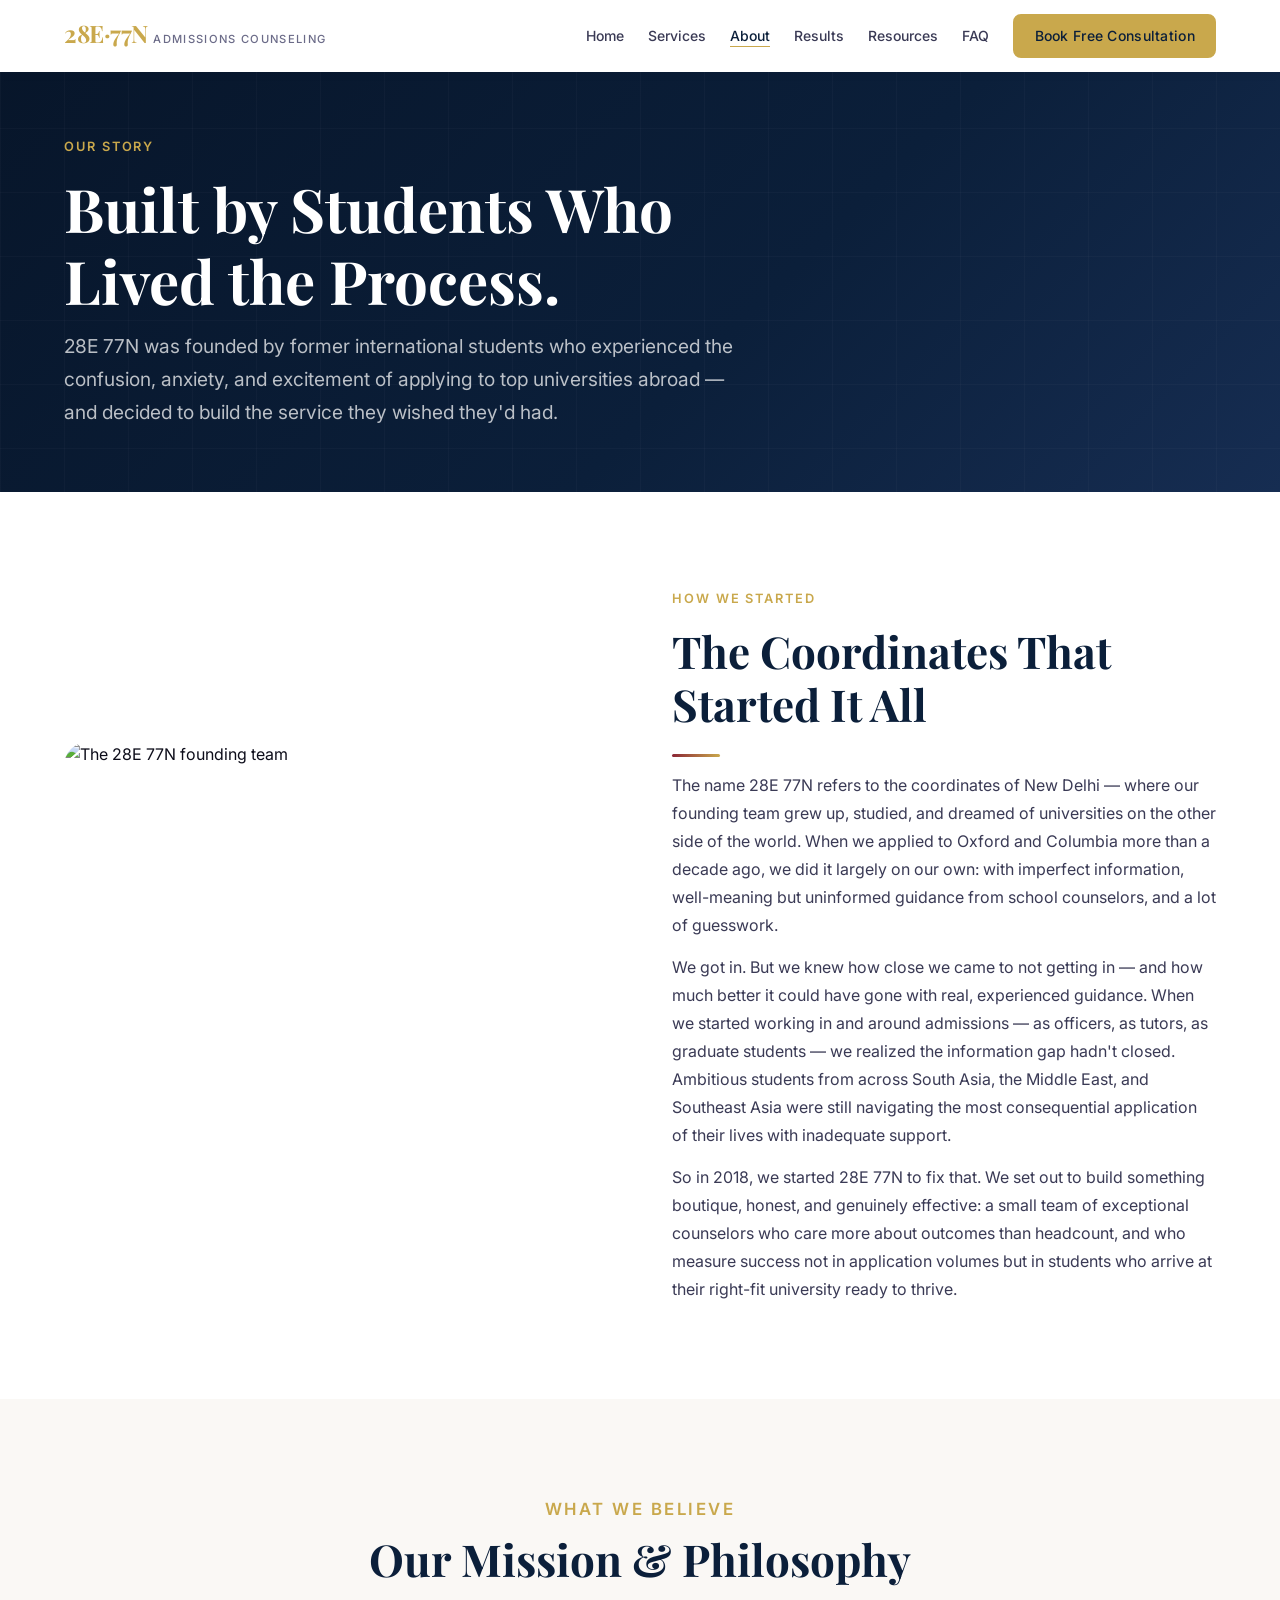
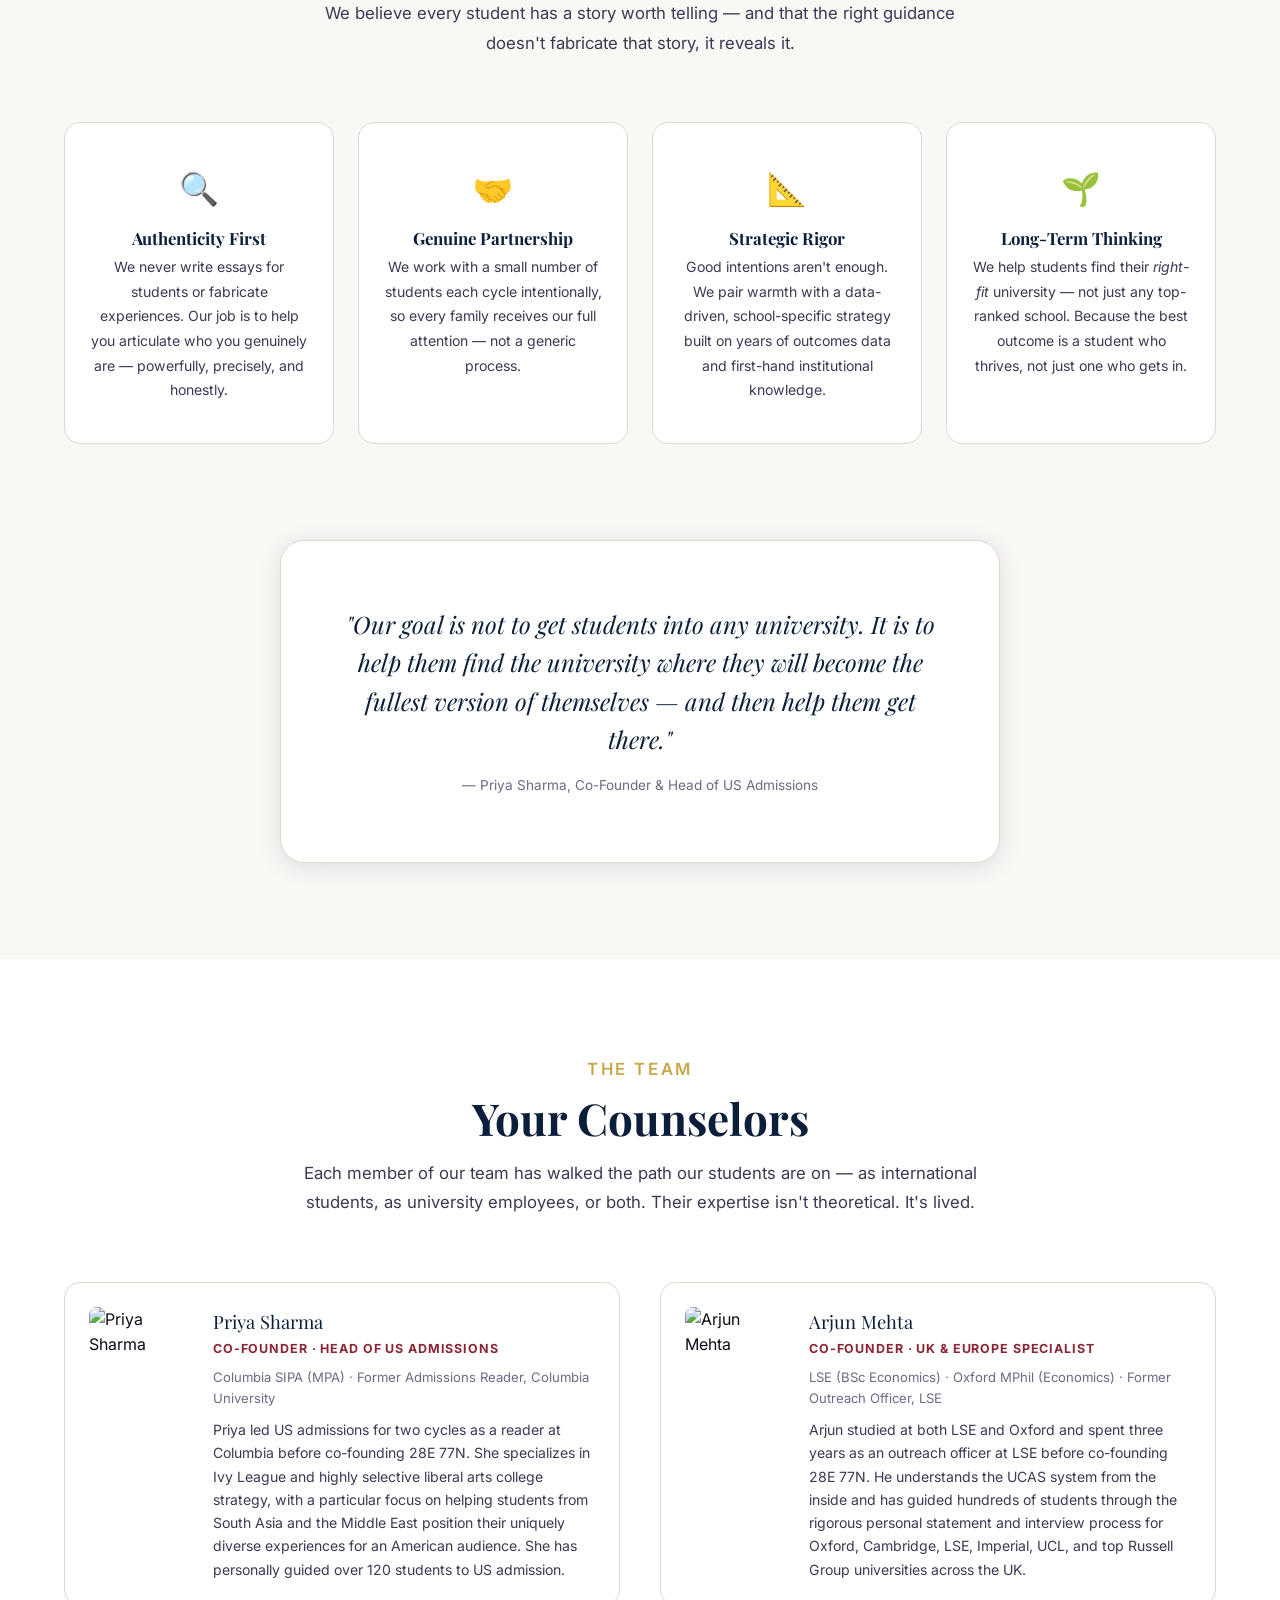
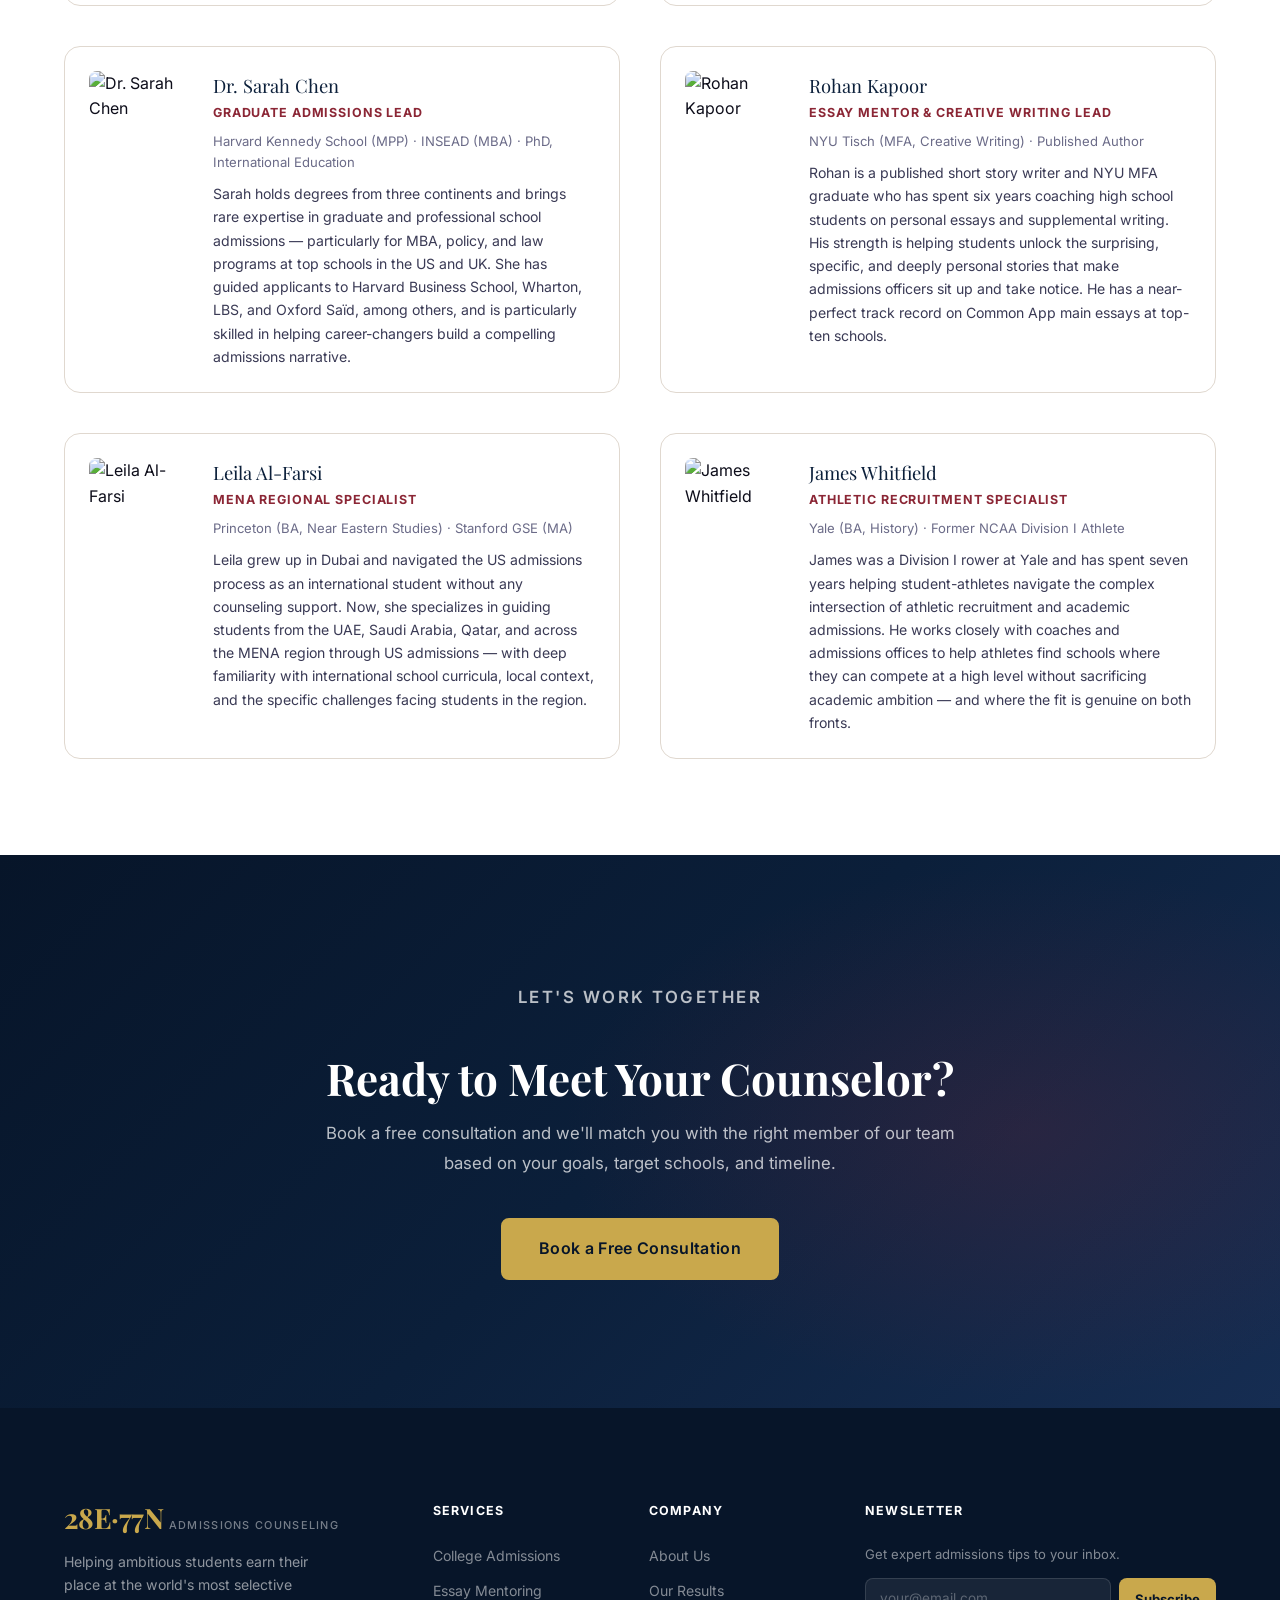
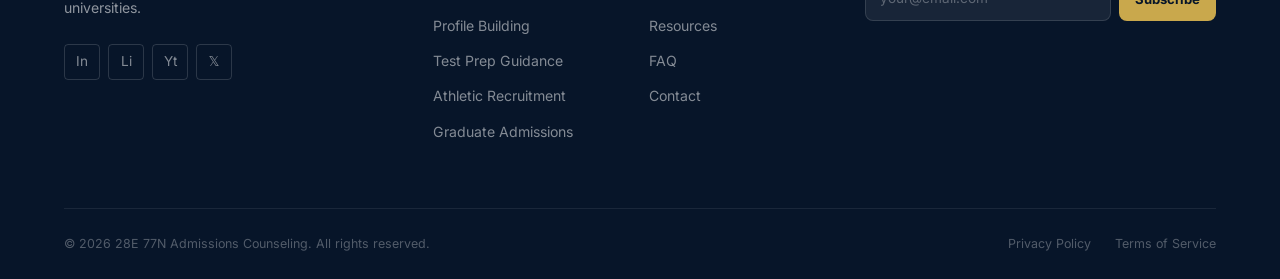
==== about.html @ 32740130 "Initial build" ====
<!DOCTYPE html>
<html lang="en">
<head>
  <meta charset="UTF-8" />
  <meta name="viewport" content="width=device-width, initial-scale=1.0" />
  <title>About Us | 28E 77N Admissions Counseling</title>
  <meta name="description" content="Learn the story behind 28E 77N — our founding, our philosophy, and the team of former admissions officers and expert counselors behind every student success." />
  <link rel="preconnect" href="https://fonts.googleapis.com" />
  <link rel="preconnect" href="https://fonts.gstatic.com" crossorigin />
  <link href="https://fonts.googleapis.com/css2?family=Playfair+Display:wght@400;500;600;700&family=Inter:wght@300;400;500;600;700&display=swap" rel="stylesheet" />
  <link rel="stylesheet" href="css/style.css" />
</head>
<body>

  <nav class="nav nav-light" role="navigation" aria-label="Main navigation">
    <div class="nav-inner">
      <a href="index.html" class="nav-logo" aria-label="28E 77N Home">
        <span class="nav-logo-mark">28E·77N</span>
        <span class="nav-logo-text" style="color: var(--text-light);">Admissions Counseling</span>
      </a>
      <ul class="nav-links" role="list">
        <li><a href="index.html"    style="color: var(--text-mid);">Home</a></li>
        <li><a href="services.html" style="color: var(--text-mid);">Services</a></li>
        <li><a href="about.html"    style="color: var(--navy);" class="active">About</a></li>
        <li><a href="results.html"  style="color: var(--text-mid);">Results</a></li>
        <li><a href="resources.html" style="color: var(--text-mid);">Resources</a></li>
        <li><a href="faq.html"      style="color: var(--text-mid);">FAQ</a></li>
        <li><a href="contact.html" class="btn btn-primary btn-sm nav-cta">Book Free Consultation</a></li>
      </ul>
      <button class="hamburger" aria-label="Toggle menu" aria-expanded="false" aria-controls="mobile-menu">
        <span style="background: var(--navy);"></span>
        <span style="background: var(--navy);"></span>
        <span style="background: var(--navy);"></span>
      </button>
    </div>
  </nav>

  <div class="mobile-menu" id="mobile-menu" role="dialog" aria-label="Mobile navigation">
    <a href="index.html">Home</a>
    <a href="services.html">Services</a>
    <a href="about.html">About Us</a>
    <a href="results.html">Results</a>
    <a href="resources.html">Resources</a>
    <a href="faq.html">FAQ</a>
    <a href="contact.html" class="btn btn-primary">Book Free Consultation</a>
  </div>

  <header class="page-hero">
    <div class="container">
      <div class="page-hero-content">
        <p class="eyebrow">Our Story</p>
        <h1>Built by Students Who Lived the Process.</h1>
        <p class="lead">28E 77N was founded by former international students who experienced the confusion, anxiety, and excitement of applying to top universities abroad — and decided to build the service they wished they'd had.</p>
      </div>
    </div>
  </header>

  <main>

    <!-- FOUNDING STORY -->
    <section aria-labelledby="story-heading">
      <div class="container">
        <div class="founding-story">
          <div class="story-visual reveal">
            <img src="https://images.unsplash.com/photo-1543269664-56d93c1b41a6?w=700&q=80&fit=crop" alt="The 28E 77N founding team" loading="lazy" />
          </div>
          <div class="story-text reveal reveal-delay-1">
            <p class="eyebrow">How We Started</p>
            <h2 id="story-heading">The Coordinates That Started It All</h2>
            <span class="divider" aria-hidden="true"></span>
            <p>The name 28E 77N refers to the coordinates of New Delhi — where our founding team grew up, studied, and dreamed of universities on the other side of the world. When we applied to Oxford and Columbia more than a decade ago, we did it largely on our own: with imperfect information, well-meaning but uninformed guidance from school counselors, and a lot of guesswork.</p>
            <p>We got in. But we knew how close we came to not getting in — and how much better it could have gone with real, experienced guidance. When we started working in and around admissions — as officers, as tutors, as graduate students — we realized the information gap hadn't closed. Ambitious students from across South Asia, the Middle East, and Southeast Asia were still navigating the most consequential application of their lives with inadequate support.</p>
            <p>So in 2018, we started 28E 77N to fix that. We set out to build something boutique, honest, and genuinely effective: a small team of exceptional counselors who care more about outcomes than headcount, and who measure success not in application volumes but in students who arrive at their right-fit university ready to thrive.</p>
          </div>
        </div>
      </div>
    </section>

    <!-- MISSION & VALUES -->
    <section class="bg-cream" aria-labelledby="mission-heading">
      <div class="container">
        <div class="section-header">
          <p class="eyebrow">What We Believe</p>
          <h2 id="mission-heading">Our Mission &amp; Philosophy</h2>
          <p>We believe every student has a story worth telling — and that the right guidance doesn't fabricate that story, it reveals it.</p>
        </div>

        <div class="values-grid">
          <div class="value-card reveal">
            <div class="value-icon" aria-hidden="true">🔍</div>
            <h4>Authenticity First</h4>
            <p>We never write essays for students or fabricate experiences. Our job is to help you articulate who you genuinely are — powerfully, precisely, and honestly.</p>
          </div>
          <div class="value-card reveal reveal-delay-1">
            <div class="value-icon" aria-hidden="true">🤝</div>
            <h4>Genuine Partnership</h4>
            <p>We work with a small number of students each cycle intentionally, so every family receives our full attention — not a generic process.</p>
          </div>
          <div class="value-card reveal reveal-delay-2">
            <div class="value-icon" aria-hidden="true">📐</div>
            <h4>Strategic Rigor</h4>
            <p>Good intentions aren't enough. We pair warmth with a data-driven, school-specific strategy built on years of outcomes data and first-hand institutional knowledge.</p>
          </div>
          <div class="value-card reveal reveal-delay-3">
            <div class="value-icon" aria-hidden="true">🌱</div>
            <h4>Long-Term Thinking</h4>
            <p>We help students find their <em>right-fit</em> university — not just any top-ranked school. Because the best outcome is a student who thrives, not just one who gets in.</p>
          </div>
        </div>

        <!-- Mission statement pull quote -->
        <blockquote style="max-width: 720px; margin: var(--space-2xl) auto 0; text-align: center; padding: var(--space-xl); background: var(--white); border-radius: var(--radius-xl); border: 1px solid var(--border); box-shadow: var(--shadow-md);">
          <p style="font-family: var(--font-serif); font-size: clamp(1.15rem, 2.5vw, 1.5rem); font-style: italic; color: var(--navy); line-height: 1.6; margin-bottom: var(--space-sm);">"Our goal is not to get students into any university. It is to help them find the university where they will become the fullest version of themselves — and then help them get there."</p>
          <cite style="font-size: 0.85rem; color: var(--text-light); font-style: normal;">— Priya Sharma, Co-Founder &amp; Head of US Admissions</cite>
        </blockquote>
      </div>
    </section>

    <!-- TEAM BIOS -->
    <section aria-labelledby="team-heading">
      <div class="container">
        <div class="section-header">
          <p class="eyebrow">The Team</p>
          <h2 id="team-heading">Your Counselors</h2>
          <p>Each member of our team has walked the path our students are on — as international students, as university employees, or both. Their expertise isn't theoretical. It's lived.</p>
        </div>

        <div class="team-bio-grid">

          <div class="team-bio-card reveal">
            <img src="https://i.pravatar.cc/200?img=23" alt="Priya Sharma" class="team-bio-photo" loading="lazy" />
            <div class="team-bio-body">
              <div class="team-bio-name">Priya Sharma</div>
              <div class="team-bio-role">Co-Founder · Head of US Admissions</div>
              <div class="team-bio-cred">Columbia SIPA (MPA) · Former Admissions Reader, Columbia University</div>
              <p>Priya led US admissions for two cycles as a reader at Columbia before co-founding 28E 77N. She specializes in Ivy League and highly selective liberal arts college strategy, with a particular focus on helping students from South Asia and the Middle East position their uniquely diverse experiences for an American audience. She has personally guided over 120 students to US admission.</p>
            </div>
          </div>

          <div class="team-bio-card reveal reveal-delay-1">
            <img src="https://i.pravatar.cc/200?img=13" alt="Arjun Mehta" class="team-bio-photo" loading="lazy" />
            <div class="team-bio-body">
              <div class="team-bio-name">Arjun Mehta</div>
              <div class="team-bio-role">Co-Founder · UK &amp; Europe Specialist</div>
              <div class="team-bio-cred">LSE (BSc Economics) · Oxford MPhil (Economics) · Former Outreach Officer, LSE</div>
              <p>Arjun studied at both LSE and Oxford and spent three years as an outreach officer at LSE before co-founding 28E 77N. He understands the UCAS system from the inside and has guided hundreds of students through the rigorous personal statement and interview process for Oxford, Cambridge, LSE, Imperial, UCL, and top Russell Group universities across the UK.</p>
            </div>
          </div>

          <div class="team-bio-card reveal">
            <img src="https://i.pravatar.cc/200?img=47" alt="Dr. Sarah Chen" class="team-bio-photo" loading="lazy" />
            <div class="team-bio-body">
              <div class="team-bio-name">Dr. Sarah Chen</div>
              <div class="team-bio-role">Graduate Admissions Lead</div>
              <div class="team-bio-cred">Harvard Kennedy School (MPP) · INSEAD (MBA) · PhD, International Education</div>
              <p>Sarah holds degrees from three continents and brings rare expertise in graduate and professional school admissions — particularly for MBA, policy, and law programs at top schools in the US and UK. She has guided applicants to Harvard Business School, Wharton, LBS, and Oxford Saïd, among others, and is particularly skilled in helping career-changers build a compelling admissions narrative.</p>
            </div>
          </div>

          <div class="team-bio-card reveal reveal-delay-1">
            <img src="https://i.pravatar.cc/200?img=8" alt="Rohan Kapoor" class="team-bio-photo" loading="lazy" />
            <div class="team-bio-body">
              <div class="team-bio-name">Rohan Kapoor</div>
              <div class="team-bio-role">Essay Mentor &amp; Creative Writing Lead</div>
              <div class="team-bio-cred">NYU Tisch (MFA, Creative Writing) · Published Author</div>
              <p>Rohan is a published short story writer and NYU MFA graduate who has spent six years coaching high school students on personal essays and supplemental writing. His strength is helping students unlock the surprising, specific, and deeply personal stories that make admissions officers sit up and take notice. He has a near-perfect track record on Common App main essays at top-ten schools.</p>
            </div>
          </div>

          <div class="team-bio-card reveal">
            <img src="https://i.pravatar.cc/200?img=36" alt="Leila Al-Farsi" class="team-bio-photo" loading="lazy" />
            <div class="team-bio-body">
              <div class="team-bio-name">Leila Al-Farsi</div>
              <div class="team-bio-role">MENA Regional Specialist</div>
              <div class="team-bio-cred">Princeton (BA, Near Eastern Studies) · Stanford GSE (MA)</div>
              <p>Leila grew up in Dubai and navigated the US admissions process as an international student without any counseling support. Now, she specializes in guiding students from the UAE, Saudi Arabia, Qatar, and across the MENA region through US admissions — with deep familiarity with international school curricula, local context, and the specific challenges facing students in the region.</p>
            </div>
          </div>

          <div class="team-bio-card reveal reveal-delay-1">
            <img src="https://i.pravatar.cc/200?img=64" alt="James Whitfield" class="team-bio-photo" loading="lazy" />
            <div class="team-bio-body">
              <div class="team-bio-name">James Whitfield</div>
              <div class="team-bio-role">Athletic Recruitment Specialist</div>
              <div class="team-bio-cred">Yale (BA, History) · Former NCAA Division I Athlete</div>
              <p>James was a Division I rower at Yale and has spent seven years helping student-athletes navigate the complex intersection of athletic recruitment and academic admissions. He works closely with coaches and admissions offices to help athletes find schools where they can compete at a high level without sacrificing academic ambition — and where the fit is genuine on both fronts.</p>
            </div>
          </div>

        </div>
      </div>
    </section>

    <!-- CTA -->
    <section class="cta-banner" aria-labelledby="about-cta">
      <div class="cta-banner-inner">
        <p class="eyebrow">Let's Work Together</p>
        <h2 id="about-cta">Ready to Meet Your Counselor?</h2>
        <p>Book a free consultation and we'll match you with the right member of our team based on your goals, target schools, and timeline.</p>
        <div class="cta-banner-actions">
          <a href="contact.html" class="btn btn-primary btn-lg">Book a Free Consultation</a>
        </div>
      </div>
    </section>

  </main>

  <footer class="footer" role="contentinfo">
    <div class="container">
      <div class="footer-main">
        <div class="footer-brand">
          <div class="footer-logo">
            <span class="nav-logo-mark">28E·77N</span>
            <span class="nav-logo-text">Admissions Counseling</span>
          </div>
          <p class="footer-tagline">Helping ambitious students earn their place at the world's most selective universities.</p>
          <div class="footer-social">
            <a href="#" class="footer-social-link" aria-label="Instagram">In</a>
            <a href="#" class="footer-social-link" aria-label="LinkedIn">Li</a>
            <a href="#" class="footer-social-link" aria-label="YouTube">Yt</a>
            <a href="#" class="footer-social-link" aria-label="Twitter/X">𝕏</a>
          </div>
        </div>
        <div class="footer-col">
          <h6>Services</h6>
          <ul>
            <li><a href="services.html#admissions">College Admissions</a></li>
            <li><a href="services.html#essays">Essay Mentoring</a></li>
            <li><a href="services.html#profile">Profile Building</a></li>
            <li><a href="services.html#test-prep">Test Prep Guidance</a></li>
            <li><a href="services.html#athletic">Athletic Recruitment</a></li>
            <li><a href="services.html#graduate">Graduate Admissions</a></li>
          </ul>
        </div>
        <div class="footer-col">
          <h6>Company</h6>
          <ul>
            <li><a href="about.html">About Us</a></li>
            <li><a href="results.html">Our Results</a></li>
            <li><a href="resources.html">Resources</a></li>
            <li><a href="faq.html">FAQ</a></li>
            <li><a href="contact.html">Contact</a></li>
          </ul>
        </div>
        <div class="footer-col">
          <h6>Newsletter</h6>
          <div class="footer-newsletter">
            <p>Get expert admissions tips to your inbox.</p>
            <form class="newsletter-form" aria-label="Newsletter signup">
              <input class="newsletter-input" type="email" placeholder="your@email.com" aria-label="Email for newsletter" required />
              <button type="submit" class="newsletter-btn">Subscribe</button>
            </form>
          </div>
        </div>
      </div>
      <div class="footer-bottom">
        <p class="footer-copyright">© 2026 28E 77N Admissions Counseling. All rights reserved.</p>
        <div class="footer-legal">
          <a href="#">Privacy Policy</a>
          <a href="#">Terms of Service</a>
        </div>
      </div>
    </div>
  </footer>

  <script src="js/main.js" defer></script>
</body>
</html>
---- css/style.css ----
/* ============================================================
   28E 77N — Design System & Global Styles
   ============================================================ */

/* === 1. Custom Properties === */
:root {
  --navy:        #0B1F3A;
  --navy-light:  #162D52;
  --navy-dark:   #071529;
  --maroon:      #8B2635;
  --maroon-light:#A63245;
  --gold:        #C9A84C;
  --gold-light:  #E0C270;
  --gold-dark:   #A8893A;
  --cream:       #FAF8F5;
  --warm-gray:   #F0EDE8;
  --border:      #E0D8CF;
  --text-dark:   #0D0D1A;
  --text-mid:    #3A3A55;
  --text-light:  #6B6B88;
  --white:       #FFFFFF;

  --font-serif: 'Playfair Display', Georgia, 'Times New Roman', serif;
  --font-sans:  'Inter', system-ui, -apple-system, sans-serif;

  --space-2xs: 0.25rem;
  --space-xs:  0.5rem;
  --space-sm:  0.875rem;
  --space-md:  1.5rem;
  --space-lg:  2.5rem;
  --space-xl:  4rem;
  --space-2xl: 6rem;
  --space-3xl: 8rem;

  --radius-sm: 4px;
  --radius-md: 8px;
  --radius-lg: 16px;
  --radius-xl: 24px;

  --shadow-sm:  0 2px 8px rgba(11,31,58,0.08);
  --shadow-md:  0 4px 24px rgba(11,31,58,0.12);
  --shadow-lg:  0 12px 48px rgba(11,31,58,0.18);
  --shadow-xl:  0 24px 64px rgba(11,31,58,0.24);

  --transition:      0.25s ease;
  --transition-slow: 0.4s ease;

  --nav-height: 72px;
  --container: 1200px;
  --container-padding: 1.5rem;
}

/* === 2. Reset & Base === */
*, *::before, *::after {
  box-sizing: border-box;
  margin: 0;
  padding: 0;
}

html {
  scroll-behavior: smooth;
  font-size: 16px;
  -webkit-text-size-adjust: 100%;
}

body {
  font-family: var(--font-sans);
  color: var(--text-dark);
  background: var(--white);
  line-height: 1.6;
  overflow-x: hidden;
}

img {
  max-width: 100%;
  height: auto;
  display: block;
}

a {
  color: inherit;
  text-decoration: none;
}

ul, ol { list-style: none; }

button, input, textarea, select {
  font: inherit;
  border: none;
  outline: none;
  background: none;
  cursor: pointer;
}

/* === 3. Typography === */
h1, h2, h3, h4, h5, h6 {
  font-family: var(--font-serif);
  line-height: 1.2;
  font-weight: 700;
  color: var(--navy);
}

h1 { font-size: clamp(2.2rem, 5vw, 3.75rem); }
h2 { font-size: clamp(1.8rem, 3.5vw, 2.75rem); }
h3 { font-size: clamp(1.3rem, 2.5vw, 1.75rem); }
h4 { font-size: clamp(1.1rem, 2vw, 1.375rem); }
h5 { font-size: 1.1rem; }
h6 { font-size: 0.95rem; }

p {
  color: var(--text-mid);
  line-height: 1.75;
}

.lead {
  font-size: clamp(1.05rem, 2vw, 1.2rem);
  line-height: 1.7;
}

.eyebrow {
  font-family: var(--font-sans);
  font-size: 0.8rem;
  font-weight: 600;
  letter-spacing: 0.15em;
  text-transform: uppercase;
  color: var(--gold);
}

/* === 4. Layout === */
.container {
  width: 100%;
  max-width: var(--container);
  margin-inline: auto;
  padding-inline: var(--container-padding);
}

section {
  padding-block: var(--space-2xl);
}

.section-header {
  text-align: center;
  max-width: 680px;
  margin-inline: auto;
  margin-bottom: var(--space-xl);
}

.section-header .eyebrow {
  margin-bottom: var(--space-xs);
}

.section-header h2 {
  margin-bottom: var(--space-sm);
}

.section-header p {
  font-size: 1.05rem;
}

.bg-cream   { background: var(--cream); }
.bg-navy    { background: var(--navy); }
.bg-warm    { background: var(--warm-gray); }
.text-white { color: var(--white) !important; }
.text-gold  { color: var(--gold); }

/* === 5. Navigation === */
.nav {
  position: fixed;
  top: 0;
  left: 0;
  right: 0;
  z-index: 1000;
  height: var(--nav-height);
  display: flex;
  align-items: center;
  background: transparent;
  transition: background var(--transition), box-shadow var(--transition);
}

.nav.scrolled {
  background: rgba(11, 31, 58, 0.97);
  backdrop-filter: blur(12px);
  box-shadow: 0 1px 0 rgba(201,168,76,0.2);
}

.nav.nav-light {
  background: var(--white);
  box-shadow: var(--shadow-sm);
}

.nav.nav-light .nav-logo-text,
.nav.nav-light .nav-links a {
  color: var(--navy);
}

.nav.nav-light .nav-logo-mark { color: var(--gold); }

.nav-inner {
  display: flex;
  align-items: center;
  justify-content: space-between;
  width: 100%;
  max-width: var(--container);
  margin-inline: auto;
  padding-inline: var(--container-padding);
}

.nav-logo {
  display: flex;
  align-items: baseline;
  gap: 0.35rem;
  text-decoration: none;
}

.nav-logo-mark {
  font-family: var(--font-serif);
  font-size: 1.5rem;
  font-weight: 700;
  color: var(--gold);
  letter-spacing: -0.02em;
  line-height: 1;
}

.nav-logo-text {
  font-family: var(--font-sans);
  font-size: 0.7rem;
  font-weight: 500;
  letter-spacing: 0.12em;
  text-transform: uppercase;
  color: rgba(255,255,255,0.7);
  padding-bottom: 2px;
}

.nav-links {
  display: flex;
  align-items: center;
  gap: var(--space-md);
}

.nav-links a {
  font-size: 0.875rem;
  font-weight: 500;
  color: rgba(255,255,255,0.85);
  transition: color var(--transition);
  position: relative;
}

.nav-links a::after {
  content: '';
  position: absolute;
  bottom: -3px;
  left: 0;
  right: 0;
  height: 1px;
  background: var(--gold);
  transform: scaleX(0);
  transition: transform var(--transition);
}

.nav-links a:hover,
.nav-links a.active {
  color: var(--gold);
}

.nav-links a:hover::after,
.nav-links a.active::after {
  transform: scaleX(1);
}

.nav-cta {
  display: none;
}

@media (min-width: 1024px) {
  .nav-cta { display: inline-flex; }
}

.hamburger {
  display: flex;
  flex-direction: column;
  gap: 5px;
  padding: 8px;
  cursor: pointer;
  background: none;
  border: none;
}

.hamburger span {
  display: block;
  width: 24px;
  height: 2px;
  background: var(--white);
  border-radius: 2px;
  transition: var(--transition);
}

.nav.nav-light .hamburger span { background: var(--navy); }

.hamburger.open span:nth-child(1) { transform: translateY(7px) rotate(45deg); }
.hamburger.open span:nth-child(2) { opacity: 0; }
.hamburger.open span:nth-child(3) { transform: translateY(-7px) rotate(-45deg); }

.mobile-menu {
  display: none;
  position: fixed;
  top: var(--nav-height);
  left: 0;
  right: 0;
  background: var(--navy-dark);
  padding: var(--space-md) var(--container-padding) var(--space-lg);
  z-index: 999;
  border-top: 1px solid rgba(201,168,76,0.2);
}

.mobile-menu.open { display: block; }

.mobile-menu a {
  display: block;
  font-size: 1rem;
  font-weight: 500;
  color: rgba(255,255,255,0.85);
  padding: 0.85rem 0;
  border-bottom: 1px solid rgba(255,255,255,0.07);
  transition: color var(--transition);
}

.mobile-menu a:hover { color: var(--gold); }

.mobile-menu .btn { margin-top: var(--space-md); width: 100%; justify-content: center; }

@media (min-width: 1024px) {
  .hamburger { display: none; }
  .mobile-menu { display: none !important; }
}

/* === 6. Buttons === */
.btn {
  display: inline-flex;
  align-items: center;
  gap: 0.5rem;
  padding: 0.8rem 1.75rem;
  border-radius: var(--radius-md);
  font-size: 0.9rem;
  font-weight: 600;
  font-family: var(--font-sans);
  letter-spacing: 0.02em;
  transition: all var(--transition);
  cursor: pointer;
  text-decoration: none;
  border: 2px solid transparent;
  white-space: nowrap;
}

.btn-primary {
  background: var(--gold);
  color: var(--navy-dark);
  border-color: var(--gold);
}

.btn-primary:hover {
  background: var(--gold-light);
  border-color: var(--gold-light);
  transform: translateY(-1px);
  box-shadow: 0 8px 24px rgba(201,168,76,0.35);
}

.btn-secondary {
  background: var(--maroon);
  color: var(--white);
  border-color: var(--maroon);
}

.btn-secondary:hover {
  background: var(--maroon-light);
  border-color: var(--maroon-light);
  transform: translateY(-1px);
  box-shadow: 0 8px 24px rgba(139,38,53,0.35);
}

.btn-outline {
  background: transparent;
  color: var(--white);
  border-color: rgba(255,255,255,0.5);
}

.btn-outline:hover {
  border-color: var(--white);
  background: rgba(255,255,255,0.08);
}

.btn-outline-navy {
  background: transparent;
  color: var(--navy);
  border-color: var(--navy);
}

.btn-outline-navy:hover {
  background: var(--navy);
  color: var(--white);
}

.btn-outline-gold {
  background: transparent;
  color: var(--gold);
  border-color: var(--gold);
}

.btn-outline-gold:hover {
  background: var(--gold);
  color: var(--navy-dark);
}

.btn-sm {
  padding: 0.55rem 1.2rem;
  font-size: 0.82rem;
}

.btn-lg {
  padding: 1rem 2.25rem;
  font-size: 1rem;
}

.btn svg {
  width: 1em;
  height: 1em;
  flex-shrink: 0;
  transition: transform var(--transition);
}

.btn:hover svg { transform: translateX(3px); }

/* === 7. Hero === */
.hero {
  position: relative;
  min-height: 100vh;
  display: flex;
  align-items: center;
  background: var(--navy);
  overflow: hidden;
  padding-top: var(--nav-height);
}

.hero-bg {
  position: absolute;
  inset: 0;
  background:
    radial-gradient(ellipse 80% 60% at 70% 40%, rgba(139,38,53,0.18) 0%, transparent 60%),
    radial-gradient(ellipse 60% 80% at 10% 80%, rgba(201,168,76,0.08) 0%, transparent 50%),
    linear-gradient(135deg, #071529 0%, #0B1F3A 50%, #162D52 100%);
}

.hero-grid {
  position: absolute;
  inset: 0;
  background-image:
    linear-gradient(rgba(255,255,255,0.03) 1px, transparent 1px),
    linear-gradient(90deg, rgba(255,255,255,0.03) 1px, transparent 1px);
  background-size: 64px 64px;
  mask-image: radial-gradient(ellipse at 50% 50%, black 30%, transparent 80%);
}

.hero-content {
  position: relative;
  z-index: 2;
  max-width: var(--container);
  margin-inline: auto;
  padding-inline: var(--container-padding);
  padding-block: var(--space-xl);
  display: grid;
  grid-template-columns: 1fr;
  gap: var(--space-xl);
  align-items: center;
}

@media (min-width: 1024px) {
  .hero-content {
    grid-template-columns: 1fr 1fr;
    gap: var(--space-2xl);
  }
}

.hero-text .eyebrow {
  margin-bottom: var(--space-md);
}

.hero-text h1 {
  color: var(--white);
  margin-bottom: var(--space-md);
  font-size: clamp(2.4rem, 5.5vw, 4rem);
}

.hero-text h1 em {
  color: var(--gold);
  font-style: normal;
}

.hero-text .lead {
  color: rgba(255,255,255,0.78);
  margin-bottom: var(--space-lg);
  max-width: 520px;
}

.hero-actions {
  display: flex;
  flex-wrap: wrap;
  gap: var(--space-sm);
  align-items: center;
}

.hero-visual {
  position: relative;
  display: none;
}

@media (min-width: 1024px) {
  .hero-visual { display: block; }
}

.hero-card-stack {
  position: relative;
}

.hero-main-img {
  border-radius: var(--radius-lg);
  overflow: hidden;
  box-shadow: var(--shadow-xl);
  aspect-ratio: 4/5;
}

.hero-main-img img {
  width: 100%;
  height: 100%;
  object-fit: cover;
}

.hero-badge {
  position: absolute;
  background: var(--white);
  border-radius: var(--radius-md);
  padding: 1rem 1.25rem;
  box-shadow: var(--shadow-lg);
  display: flex;
  align-items: center;
  gap: 0.75rem;
}

.hero-badge-1 { bottom: -1.5rem; left: -2rem; }
.hero-badge-2 { top: 2rem; right: -2rem; }

.hero-badge-icon {
  font-size: 1.75rem;
  line-height: 1;
}

.hero-badge-label {
  font-size: 0.7rem;
  color: var(--text-light);
  font-weight: 500;
}

.hero-badge-value {
  font-size: 1.1rem;
  font-weight: 700;
  color: var(--navy);
  font-family: var(--font-serif);
  line-height: 1.2;
}

.hero-scroll {
  position: absolute;
  bottom: 2rem;
  left: 50%;
  transform: translateX(-50%);
  display: flex;
  flex-direction: column;
  align-items: center;
  gap: 0.5rem;
  color: rgba(255,255,255,0.4);
  font-size: 0.75rem;
  letter-spacing: 0.1em;
  text-transform: uppercase;
  animation: bounce 2s infinite;
}

.hero-scroll::after {
  content: '';
  width: 1px;
  height: 40px;
  background: linear-gradient(to bottom, rgba(255,255,255,0.3), transparent);
}

@keyframes bounce {
  0%, 100% { transform: translateX(-50%) translateY(0); }
  50%       { transform: translateX(-50%) translateY(6px); }
}

/* === 8. Trust Bar === */
.trust-bar {
  padding-block: var(--space-lg);
  background: var(--white);
  border-bottom: 1px solid var(--border);
  overflow: hidden;
}

.trust-bar-inner {
  max-width: var(--container);
  margin-inline: auto;
  padding-inline: var(--container-padding);
}

.trust-bar-label {
  text-align: center;
  font-size: 0.75rem;
  font-weight: 600;
  letter-spacing: 0.12em;
  text-transform: uppercase;
  color: var(--text-light);
  margin-bottom: var(--space-md);
}

.trust-logos {
  display: flex;
  flex-wrap: wrap;
  gap: 0.5rem 2rem;
  justify-content: center;
  align-items: center;
}

.trust-uni {
  font-family: var(--font-serif);
  font-size: 0.95rem;
  font-weight: 700;
  color: var(--text-light);
  transition: color var(--transition);
  opacity: 0.6;
  letter-spacing: 0.02em;
}

.trust-uni:hover { opacity: 1; color: var(--navy); }

/* === 9. Stats Strip === */
.stats-strip {
  padding-block: var(--space-xl);
  background: var(--navy);
}

.stats-grid {
  display: grid;
  grid-template-columns: repeat(2, 1fr);
  gap: var(--space-lg);
}

@media (min-width: 768px) {
  .stats-grid { grid-template-columns: repeat(4, 1fr); }
}

.stat-item {
  text-align: center;
  padding: var(--space-md);
  border-right: 1px solid rgba(255,255,255,0.1);
}

.stat-item:last-child { border-right: none; }

@media (max-width: 767px) {
  .stat-item:nth-child(even) { border-right: none; }
  .stat-item:nth-child(1),
  .stat-item:nth-child(2) { border-bottom: 1px solid rgba(255,255,255,0.1); padding-bottom: var(--space-lg); }
}

.stat-number {
  font-family: var(--font-serif);
  font-size: clamp(2.2rem, 4vw, 3rem);
  font-weight: 700;
  color: var(--gold);
  line-height: 1;
  margin-bottom: 0.4rem;
}

.stat-label {
  font-size: 0.85rem;
  color: rgba(255,255,255,0.65);
  font-weight: 500;
}

/* === 10. Services === */
.services-grid {
  display: grid;
  grid-template-columns: 1fr;
  gap: var(--space-md);
}

@media (min-width: 640px)  { .services-grid { grid-template-columns: repeat(2, 1fr); } }
@media (min-width: 1024px) { .services-grid { grid-template-columns: repeat(3, 1fr); } }

.service-card {
  background: var(--white);
  border: 1px solid var(--border);
  border-radius: var(--radius-lg);
  padding: var(--space-lg) var(--space-md);
  transition: all var(--transition);
  position: relative;
  overflow: hidden;
}

.service-card::before {
  content: '';
  position: absolute;
  top: 0;
  left: 0;
  right: 0;
  height: 3px;
  background: linear-gradient(90deg, var(--maroon), var(--gold));
  transform: scaleX(0);
  transition: transform var(--transition);
}

.service-card:hover {
  box-shadow: var(--shadow-lg);
  transform: translateY(-4px);
  border-color: transparent;
}

.service-card:hover::before { transform: scaleX(1); }

.service-icon {
  width: 52px;
  height: 52px;
  border-radius: var(--radius-md);
  background: linear-gradient(135deg, var(--navy), var(--navy-light));
  display: flex;
  align-items: center;
  justify-content: center;
  margin-bottom: var(--space-md);
  font-size: 1.4rem;
}

.service-card h3 {
  font-size: 1.15rem;
  margin-bottom: 0.5rem;
  color: var(--navy);
}

.service-card p {
  font-size: 0.9rem;
  line-height: 1.65;
  margin-bottom: var(--space-sm);
}

.service-link {
  font-size: 0.85rem;
  font-weight: 600;
  color: var(--maroon);
  display: inline-flex;
  align-items: center;
  gap: 0.35rem;
  transition: gap var(--transition);
}

.service-link:hover { gap: 0.6rem; }

/* === 11. Why Us === */
.why-us {
  background: var(--cream);
}

.why-grid {
  display: grid;
  grid-template-columns: 1fr;
  gap: var(--space-md);
  align-items: start;
}

@media (min-width: 1024px) {
  .why-grid {
    grid-template-columns: 1fr 1fr;
    gap: var(--space-xl);
    align-items: center;
  }
}

.why-visual {
  position: relative;
  border-radius: var(--radius-xl);
  overflow: hidden;
  aspect-ratio: 4/3;
}

.why-visual img {
  width: 100%;
  height: 100%;
  object-fit: cover;
}

.why-visual-badge {
  position: absolute;
  bottom: 1.5rem;
  left: 1.5rem;
  right: 1.5rem;
  background: rgba(11,31,58,0.88);
  backdrop-filter: blur(8px);
  border-radius: var(--radius-md);
  padding: 1rem 1.25rem;
  border: 1px solid rgba(201,168,76,0.3);
}

.why-visual-badge p {
  color: rgba(255,255,255,0.85);
  font-size: 0.85rem;
  font-style: italic;
  margin-bottom: 0.25rem;
}

.why-visual-badge strong {
  color: var(--gold);
  font-size: 0.8rem;
  font-style: normal;
}

.why-points {
  display: flex;
  flex-direction: column;
  gap: var(--space-md);
}

.why-point {
  display: flex;
  gap: var(--space-md);
  align-items: flex-start;
}

.why-point-icon {
  flex-shrink: 0;
  width: 48px;
  height: 48px;
  border-radius: var(--radius-md);
  background: var(--gold);
  display: flex;
  align-items: center;
  justify-content: center;
  font-size: 1.25rem;
  margin-top: 2px;
}

.why-point-body h4 {
  margin-bottom: 0.35rem;
  color: var(--navy);
}

.why-point-body p {
  font-size: 0.92rem;
}

/* === 12. Testimonials === */
.testimonials-grid {
  display: grid;
  grid-template-columns: 1fr;
  gap: var(--space-md);
}

@media (min-width: 768px) {
  .testimonials-grid { grid-template-columns: repeat(2, 1fr); }
}

@media (min-width: 1024px) {
  .testimonials-grid { grid-template-columns: repeat(3, 1fr); }
}

.testimonial-card {
  background: var(--white);
  border-radius: var(--radius-lg);
  padding: var(--space-lg) var(--space-md);
  border: 1px solid var(--border);
  display: flex;
  flex-direction: column;
  gap: var(--space-md);
  transition: box-shadow var(--transition);
}

.testimonial-card:hover { box-shadow: var(--shadow-md); }

.testimonial-stars {
  display: flex;
  gap: 2px;
  color: var(--gold);
  font-size: 0.9rem;
}

.testimonial-quote {
  font-family: var(--font-serif);
  font-size: 1.05rem;
  line-height: 1.7;
  color: var(--text-dark);
  font-style: italic;
  flex: 1;
}

.testimonial-quote::before { content: '\201C'; }
.testimonial-quote::after  { content: '\201D'; }

.testimonial-author {
  display: flex;
  align-items: center;
  gap: var(--space-sm);
  border-top: 1px solid var(--border);
  padding-top: var(--space-md);
}

.testimonial-avatar {
  width: 48px;
  height: 48px;
  border-radius: 50%;
  object-fit: cover;
  flex-shrink: 0;
}

.testimonial-author-name {
  font-weight: 700;
  font-size: 0.9rem;
  color: var(--navy);
}

.testimonial-author-detail {
  font-size: 0.8rem;
  color: var(--text-light);
}

.testimonial-uni-badge {
  margin-left: auto;
  background: var(--warm-gray);
  border-radius: var(--radius-sm);
  padding: 0.3rem 0.6rem;
  font-size: 0.72rem;
  font-weight: 700;
  color: var(--navy);
  text-align: center;
  white-space: nowrap;
}

/* === 13. Team Cards === */
.team-grid {
  display: grid;
  grid-template-columns: repeat(2, 1fr);
  gap: var(--space-md);
}

@media (min-width: 768px) {
  .team-grid { grid-template-columns: repeat(2, 1fr); }
}

@media (min-width: 1024px) {
  .team-grid { grid-template-columns: repeat(4, 1fr); }
}

.team-card {
  text-align: center;
  transition: transform var(--transition);
}

.team-card:hover { transform: translateY(-4px); }

.team-photo {
  width: 100%;
  aspect-ratio: 1;
  border-radius: var(--radius-lg);
  object-fit: cover;
  margin-bottom: var(--space-sm);
  filter: grayscale(20%);
  transition: filter var(--transition);
}

.team-card:hover .team-photo { filter: grayscale(0%); }

.team-name {
  font-family: var(--font-serif);
  font-size: 1rem;
  color: var(--navy);
  margin-bottom: 0.2rem;
}

.team-role {
  font-size: 0.78rem;
  color: var(--maroon);
  font-weight: 600;
  text-transform: uppercase;
  letter-spacing: 0.05em;
  margin-bottom: 0.2rem;
}

.team-credential {
  font-size: 0.8rem;
  color: var(--text-light);
}

/* === 14. Blog / Resource Cards === */
.blog-grid {
  display: grid;
  grid-template-columns: 1fr;
  gap: var(--space-md);
}

@media (min-width: 640px)  { .blog-grid { grid-template-columns: repeat(2, 1fr); } }
@media (min-width: 1024px) { .blog-grid { grid-template-columns: repeat(3, 1fr); } }

.blog-grid.blog-grid-4 {
  grid-template-columns: 1fr;
}

@media (min-width: 640px)  { .blog-grid.blog-grid-4 { grid-template-columns: repeat(2, 1fr); } }
@media (min-width: 1024px) { .blog-grid.blog-grid-4 { grid-template-columns: repeat(4, 1fr); } }

.article-card {
  background: var(--white);
  border-radius: var(--radius-lg);
  overflow: hidden;
  border: 1px solid var(--border);
  display: flex;
  flex-direction: column;
  transition: all var(--transition);
}

.article-card:hover {
  box-shadow: var(--shadow-lg);
  transform: translateY(-3px);
}

.article-img {
  aspect-ratio: 16/9;
  overflow: hidden;
}

.article-img img {
  width: 100%;
  height: 100%;
  object-fit: cover;
  transition: transform var(--transition-slow);
}

.article-card:hover .article-img img { transform: scale(1.04); }

.article-body {
  padding: var(--space-md);
  display: flex;
  flex-direction: column;
  flex: 1;
}

.article-meta {
  display: flex;
  align-items: center;
  gap: var(--space-sm);
  margin-bottom: var(--space-xs);
}

.article-tag {
  display: inline-block;
  background: var(--warm-gray);
  color: var(--maroon);
  font-size: 0.7rem;
  font-weight: 700;
  letter-spacing: 0.06em;
  text-transform: uppercase;
  padding: 0.2rem 0.55rem;
  border-radius: var(--radius-sm);
}

.article-date {
  font-size: 0.78rem;
  color: var(--text-light);
}

.article-title {
  font-family: var(--font-serif);
  font-size: 1.05rem;
  color: var(--navy);
  margin-bottom: 0.5rem;
  line-height: 1.4;
  transition: color var(--transition);
}

.article-card:hover .article-title { color: var(--maroon); }

.article-excerpt {
  font-size: 0.875rem;
  color: var(--text-mid);
  line-height: 1.6;
  flex: 1;
  margin-bottom: var(--space-sm);
}

.article-read-more {
  font-size: 0.82rem;
  font-weight: 600;
  color: var(--maroon);
  display: inline-flex;
  align-items: center;
  gap: 0.3rem;
  transition: gap var(--transition);
  margin-top: auto;
}

.article-read-more:hover { gap: 0.55rem; }

/* === 15. CTA Banner === */
.cta-banner {
  background: linear-gradient(135deg, var(--navy-dark) 0%, var(--navy) 50%, var(--navy-light) 100%);
  position: relative;
  overflow: hidden;
  padding-block: var(--space-3xl);
}

.cta-banner::before {
  content: '';
  position: absolute;
  inset: 0;
  background: radial-gradient(ellipse 60% 80% at 80% 50%, rgba(139,38,53,0.2) 0%, transparent 60%);
}

.cta-banner-inner {
  position: relative;
  z-index: 2;
  text-align: center;
  max-width: 680px;
  margin-inline: auto;
  padding-inline: var(--container-padding);
}

.cta-banner h2 {
  color: var(--white);
  margin-bottom: var(--space-sm);
}

.cta-banner p {
  color: rgba(255,255,255,0.72);
  font-size: 1.05rem;
  margin-bottom: var(--space-lg);
}

.cta-banner-actions {
  display: flex;
  flex-wrap: wrap;
  gap: var(--space-sm);
  justify-content: center;
}

/* === 16. Contact Form & Lead Capture === */
.form-grid {
  display: grid;
  grid-template-columns: 1fr;
  gap: var(--space-sm);
}

@media (min-width: 640px) {
  .form-grid { grid-template-columns: 1fr 1fr; }
}

.form-group {
  display: flex;
  flex-direction: column;
  gap: 0.4rem;
}

.form-group.full-width { grid-column: 1 / -1; }

.form-label {
  font-size: 0.82rem;
  font-weight: 600;
  color: var(--text-mid);
  letter-spacing: 0.02em;
}

.form-input,
.form-select,
.form-textarea {
  width: 100%;
  padding: 0.8rem 1rem;
  border: 1.5px solid var(--border);
  border-radius: var(--radius-md);
  font-size: 0.92rem;
  color: var(--text-dark);
  background: var(--white);
  transition: border-color var(--transition), box-shadow var(--transition);
  appearance: none;
}

.form-input:focus,
.form-select:focus,
.form-textarea:focus {
  border-color: var(--navy);
  box-shadow: 0 0 0 3px rgba(11,31,58,0.08);
}

.form-textarea { resize: vertical; min-height: 120px; }

.form-select {
  background-image: url("data:image/svg+xml,%3Csvg xmlns='http://www.w3.org/2000/svg' width='12' height='8' viewBox='0 0 12 8'%3E%3Cpath d='M1 1l5 5 5-5' stroke='%236B6B88' stroke-width='1.5' fill='none' stroke-linecap='round'/%3E%3C/svg%3E");
  background-repeat: no-repeat;
  background-position: right 1rem center;
  padding-right: 2.5rem;
  cursor: pointer;
}

.form-note {
  font-size: 0.78rem;
  color: var(--text-light);
  grid-column: 1 / -1;
}

.form-note a { color: var(--maroon); text-decoration: underline; }

.form-submit { grid-column: 1 / -1; }

/* === 17. FAQ Accordion === */
.faq-list {
  max-width: 800px;
  margin-inline: auto;
  display: flex;
  flex-direction: column;
  gap: 0.75rem;
}

.faq-item {
  border: 1.5px solid var(--border);
  border-radius: var(--radius-md);
  overflow: hidden;
  transition: border-color var(--transition), box-shadow var(--transition);
}

.faq-item.open {
  border-color: var(--navy);
  box-shadow: var(--shadow-sm);
}

.faq-question {
  width: 100%;
  text-align: left;
  padding: 1.25rem var(--space-md);
  display: flex;
  justify-content: space-between;
  align-items: center;
  gap: var(--space-sm);
  font-family: var(--font-sans);
  font-size: 1rem;
  font-weight: 600;
  color: var(--navy);
  background: var(--white);
  cursor: pointer;
  transition: background var(--transition);
}

.faq-item.open .faq-question { background: var(--cream); }

.faq-icon {
  width: 28px;
  height: 28px;
  border-radius: 50%;
  border: 1.5px solid var(--border);
  display: flex;
  align-items: center;
  justify-content: center;
  flex-shrink: 0;
  font-size: 1.1rem;
  font-weight: 300;
  color: var(--text-mid);
  transition: all var(--transition);
}

.faq-item.open .faq-icon {
  background: var(--navy);
  border-color: var(--navy);
  color: var(--white);
  transform: rotate(45deg);
}

.faq-answer {
  display: none;
  padding: 0 var(--space-md) 1.25rem;
  color: var(--text-mid);
  font-size: 0.95rem;
  line-height: 1.75;
}

.faq-item.open .faq-answer { display: block; }

/* === 18. Footer === */
.footer {
  background: var(--navy-dark);
  padding-top: var(--space-2xl);
}

.footer-main {
  display: grid;
  grid-template-columns: 1fr;
  gap: var(--space-xl);
  padding-bottom: var(--space-xl);
  border-bottom: 1px solid rgba(255,255,255,0.08);
}

@media (min-width: 640px)  { .footer-main { grid-template-columns: repeat(2, 1fr); } }
@media (min-width: 1024px) { .footer-main { grid-template-columns: 2fr 1fr 1fr 1fr; } }

.footer-brand {}

.footer-logo {
  display: flex;
  align-items: baseline;
  gap: 0.35rem;
  margin-bottom: var(--space-sm);
}

.footer-logo .nav-logo-mark { font-size: 1.75rem; }
.footer-logo .nav-logo-text { color: rgba(255,255,255,0.45); font-size: 0.68rem; }

.footer-tagline {
  color: rgba(255,255,255,0.55);
  font-size: 0.88rem;
  line-height: 1.65;
  margin-bottom: var(--space-md);
  max-width: 280px;
}

.footer-social {
  display: flex;
  gap: var(--space-xs);
}

.footer-social-link {
  width: 36px;
  height: 36px;
  border-radius: var(--radius-sm);
  border: 1px solid rgba(255,255,255,0.15);
  display: flex;
  align-items: center;
  justify-content: center;
  color: rgba(255,255,255,0.5);
  font-size: 0.85rem;
  transition: all var(--transition);
  text-decoration: none;
}

.footer-social-link:hover {
  background: var(--gold);
  border-color: var(--gold);
  color: var(--navy-dark);
}

.footer-col h6 {
  color: var(--white);
  font-family: var(--font-sans);
  font-size: 0.78rem;
  font-weight: 700;
  letter-spacing: 0.1em;
  text-transform: uppercase;
  margin-bottom: var(--space-md);
}

.footer-col ul {
  display: flex;
  flex-direction: column;
  gap: 0.6rem;
}

.footer-col ul a {
  color: rgba(255,255,255,0.5);
  font-size: 0.88rem;
  transition: color var(--transition);
}

.footer-col ul a:hover { color: var(--gold); }

.footer-newsletter {
  margin-top: 0.5rem;
}

.footer-newsletter p {
  color: rgba(255,255,255,0.5);
  font-size: 0.82rem;
  margin-bottom: 0.75rem;
}

.newsletter-form {
  display: flex;
  gap: 0.5rem;
}

.newsletter-input {
  flex: 1;
  padding: 0.6rem 0.875rem;
  background: rgba(255,255,255,0.07);
  border: 1px solid rgba(255,255,255,0.12);
  border-radius: var(--radius-md);
  color: var(--white);
  font-size: 0.85rem;
  transition: border-color var(--transition);
}

.newsletter-input::placeholder { color: rgba(255,255,255,0.3); }
.newsletter-input:focus { border-color: var(--gold); outline: none; }

.newsletter-btn {
  padding: 0.6rem 1rem;
  background: var(--gold);
  color: var(--navy-dark);
  border-radius: var(--radius-md);
  font-size: 0.82rem;
  font-weight: 700;
  cursor: pointer;
  border: none;
  transition: background var(--transition);
  white-space: nowrap;
}

.newsletter-btn:hover { background: var(--gold-light); }

.footer-contact-item {
  display: flex;
  align-items: flex-start;
  gap: 0.6rem;
  color: rgba(255,255,255,0.5);
  font-size: 0.85rem;
  margin-bottom: 0.6rem;
}

.footer-contact-item svg {
  flex-shrink: 0;
  margin-top: 2px;
  color: var(--gold);
}

.footer-bottom {
  display: flex;
  flex-wrap: wrap;
  align-items: center;
  justify-content: space-between;
  gap: var(--space-sm);
  padding-block: var(--space-md);
}

.footer-copyright {
  color: rgba(255,255,255,0.3);
  font-size: 0.78rem;
}

.footer-legal {
  display: flex;
  gap: var(--space-md);
}

.footer-legal a {
  color: rgba(255,255,255,0.3);
  font-size: 0.78rem;
  transition: color var(--transition);
}

.footer-legal a:hover { color: var(--gold); }

/* === 19. Page Header (Interior Pages) === */
.page-hero {
  background: linear-gradient(135deg, var(--navy-dark) 0%, var(--navy) 60%, var(--navy-light) 100%);
  padding-top: calc(var(--nav-height) + var(--space-xl));
  padding-bottom: var(--space-xl);
  position: relative;
  overflow: hidden;
}

.page-hero::before {
  content: '';
  position: absolute;
  inset: 0;
  background-image:
    linear-gradient(rgba(255,255,255,0.025) 1px, transparent 1px),
    linear-gradient(90deg, rgba(255,255,255,0.025) 1px, transparent 1px);
  background-size: 64px 64px;
}

.page-hero-content {
  position: relative;
  z-index: 2;
  max-width: 680px;
}

.page-hero .eyebrow { margin-bottom: var(--space-sm); }

.page-hero h1 {
  color: var(--white);
  margin-bottom: var(--space-sm);
}

.page-hero .lead {
  color: rgba(255,255,255,0.72);
}

/* === 20. Services Page === */
.service-detail {
  padding-block: var(--space-2xl);
}

.service-detail:nth-child(even) { background: var(--cream); }

.service-detail-grid {
  display: grid;
  grid-template-columns: 1fr;
  gap: var(--space-xl);
  align-items: center;
}

@media (min-width: 1024px) {
  .service-detail-grid {
    grid-template-columns: 1fr 1fr;
  }
}

.service-detail:nth-child(even) .service-detail-visual {
  order: -1;
}

@media (min-width: 1024px) {
  .service-detail:nth-child(even) .service-detail-visual {
    order: 1;
  }
}

.service-detail-visual {
  border-radius: var(--radius-xl);
  overflow: hidden;
  aspect-ratio: 4/3;
}

.service-detail-visual img {
  width: 100%;
  height: 100%;
  object-fit: cover;
}

.service-detail-eyebrow {
  display: inline-flex;
  align-items: center;
  gap: 0.5rem;
  margin-bottom: var(--space-sm);
}

.service-detail-num {
  font-size: 0.75rem;
  font-weight: 700;
  color: var(--gold);
  background: rgba(201,168,76,0.12);
  padding: 0.2rem 0.5rem;
  border-radius: 3px;
  letter-spacing: 0.05em;
}

.service-detail h2 { margin-bottom: var(--space-sm); }
.service-detail p   { margin-bottom: var(--space-md); }

.service-includes {
  margin-bottom: var(--space-md);
}

.service-includes h6 {
  font-size: 0.78rem;
  font-weight: 700;
  letter-spacing: 0.1em;
  text-transform: uppercase;
  color: var(--text-light);
  margin-bottom: 0.6rem;
  font-family: var(--font-sans);
}

.service-includes ul {
  display: flex;
  flex-direction: column;
  gap: 0.4rem;
}

.service-includes li {
  display: flex;
  align-items: flex-start;
  gap: 0.55rem;
  font-size: 0.9rem;
  color: var(--text-mid);
}

.service-includes li::before {
  content: '✓';
  color: var(--gold);
  font-weight: 700;
  flex-shrink: 0;
  margin-top: 1px;
}

.service-who {
  display: inline-flex;
  align-items: center;
  gap: 0.5rem;
  background: var(--warm-gray);
  border-radius: var(--radius-md);
  padding: 0.65rem 1rem;
  margin-bottom: var(--space-md);
  font-size: 0.85rem;
  color: var(--text-mid);
}

.service-who strong { color: var(--navy); }

/* === 21. About Page === */
.founding-story {
  display: grid;
  grid-template-columns: 1fr;
  gap: var(--space-xl);
  align-items: center;
}

@media (min-width: 1024px) {
  .founding-story { grid-template-columns: 1fr 1fr; }
}

.story-visual {
  border-radius: var(--radius-xl);
  overflow: hidden;
  aspect-ratio: 4/3;
}

.story-visual img { width: 100%; height: 100%; object-fit: cover; }

.story-text .eyebrow { margin-bottom: var(--space-sm); }
.story-text h2 { margin-bottom: var(--space-md); }
.story-text p  { margin-bottom: var(--space-sm); }

.story-text p:last-child { margin-bottom: 0; }

.values-grid {
  display: grid;
  grid-template-columns: 1fr;
  gap: var(--space-md);
}

@media (min-width: 640px)  { .values-grid { grid-template-columns: repeat(2, 1fr); } }
@media (min-width: 1024px) { .values-grid { grid-template-columns: repeat(4, 1fr); } }

.value-card {
  background: var(--white);
  border-radius: var(--radius-lg);
  padding: var(--space-lg) var(--space-md);
  border: 1px solid var(--border);
  text-align: center;
}

.value-icon {
  font-size: 2rem;
  margin-bottom: var(--space-sm);
}

.value-card h4 {
  margin-bottom: 0.4rem;
  font-size: 1.05rem;
}

.value-card p { font-size: 0.88rem; }

.team-bio-grid {
  display: grid;
  grid-template-columns: 1fr;
  gap: var(--space-lg);
}

@media (min-width: 1024px) {
  .team-bio-grid { grid-template-columns: repeat(2, 1fr); }
}

.team-bio-card {
  display: flex;
  gap: var(--space-md);
  background: var(--white);
  border-radius: var(--radius-lg);
  padding: var(--space-md);
  border: 1px solid var(--border);
  align-items: flex-start;
}

.team-bio-photo {
  width: 100px;
  height: 100px;
  border-radius: var(--radius-md);
  object-fit: cover;
  flex-shrink: 0;
}

.team-bio-body {}
.team-bio-name {
  font-family: var(--font-serif);
  font-size: 1.15rem;
  color: var(--navy);
  margin-bottom: 0.15rem;
}

.team-bio-role {
  font-size: 0.78rem;
  font-weight: 700;
  text-transform: uppercase;
  letter-spacing: 0.07em;
  color: var(--maroon);
  margin-bottom: 0.5rem;
}

.team-bio-cred {
  font-size: 0.82rem;
  color: var(--text-light);
  margin-bottom: 0.6rem;
}

.team-bio-body p {
  font-size: 0.88rem;
  line-height: 1.65;
}

/* === 22. Results Page === */
.results-stats-grid {
  display: grid;
  grid-template-columns: repeat(2, 1fr);
  gap: var(--space-md);
}

@media (min-width: 1024px) {
  .results-stats-grid { grid-template-columns: repeat(4, 1fr); }
}

.results-stat-card {
  background: var(--white);
  border-radius: var(--radius-lg);
  padding: var(--space-lg) var(--space-md);
  text-align: center;
  border: 1px solid var(--border);
  box-shadow: var(--shadow-sm);
}

.results-stat-number {
  font-family: var(--font-serif);
  font-size: clamp(2rem, 4vw, 2.75rem);
  font-weight: 700;
  color: var(--navy);
  line-height: 1;
  margin-bottom: 0.35rem;
}

.results-stat-number span {
  color: var(--maroon);
}

.results-stat-label {
  font-size: 0.85rem;
  color: var(--text-light);
}

.uni-logo-wall {
  display: flex;
  flex-wrap: wrap;
  gap: 0.75rem 2rem;
  justify-content: center;
  align-items: center;
  padding: var(--space-xl) 0;
}

.uni-name {
  font-family: var(--font-serif);
  font-weight: 700;
  font-size: 1rem;
  color: var(--text-mid);
  opacity: 0.65;
  transition: opacity var(--transition), color var(--transition);
}

.uni-name:hover { opacity: 1; color: var(--navy); }

.success-stories-grid {
  display: grid;
  grid-template-columns: 1fr;
  gap: var(--space-lg);
}

@media (min-width: 768px) {
  .success-stories-grid { grid-template-columns: repeat(2, 1fr); }
}

@media (min-width: 1024px) {
  .success-stories-grid { grid-template-columns: repeat(3, 1fr); }
}

.success-card {
  background: var(--white);
  border-radius: var(--radius-lg);
  overflow: hidden;
  border: 1px solid var(--border);
  box-shadow: var(--shadow-sm);
  display: flex;
  flex-direction: column;
}

.success-card-header {
  background: var(--navy);
  padding: var(--space-md);
  display: flex;
  align-items: center;
  gap: var(--space-sm);
}

.success-photo {
  width: 64px;
  height: 64px;
  border-radius: 50%;
  object-fit: cover;
  border: 2px solid var(--gold);
  flex-shrink: 0;
}

.success-student-name {
  font-family: var(--font-serif);
  font-size: 1.05rem;
  color: var(--white);
  margin-bottom: 0.15rem;
}

.success-admitted {
  font-size: 0.78rem;
  color: var(--gold);
  font-weight: 600;
}

.success-card-body {
  padding: var(--space-md);
  flex: 1;
}

.success-quote {
  font-style: italic;
  font-size: 0.9rem;
  color: var(--text-mid);
  line-height: 1.7;
  margin-bottom: var(--space-sm);
}

.success-quote::before { content: '\201C'; }
.success-quote::after  { content: '\201D'; }

.success-tags {
  display: flex;
  flex-wrap: wrap;
  gap: 0.35rem;
}

.success-tag {
  background: var(--warm-gray);
  color: var(--navy);
  font-size: 0.72rem;
  font-weight: 600;
  padding: 0.2rem 0.5rem;
  border-radius: var(--radius-sm);
}

/* === 23. Contact Page === */
.contact-layout {
  display: grid;
  grid-template-columns: 1fr;
  gap: var(--space-xl);
  align-items: start;
}

@media (min-width: 1024px) {
  .contact-layout { grid-template-columns: 1fr 1fr; }
}

.contact-info {}

.contact-info h3 {
  margin-bottom: var(--space-sm);
}

.contact-info > p {
  margin-bottom: var(--space-lg);
}

.contact-detail {
  display: flex;
  align-items: flex-start;
  gap: var(--space-sm);
  padding: var(--space-sm) 0;
  border-bottom: 1px solid var(--border);
}

.contact-detail:last-of-type { border-bottom: none; }

.contact-detail-icon {
  width: 40px;
  height: 40px;
  border-radius: var(--radius-md);
  background: var(--warm-gray);
  display: flex;
  align-items: center;
  justify-content: center;
  font-size: 1.1rem;
  flex-shrink: 0;
  margin-top: 2px;
}

.contact-detail-body {}

.contact-detail-label {
  font-size: 0.75rem;
  font-weight: 700;
  text-transform: uppercase;
  letter-spacing: 0.08em;
  color: var(--text-light);
  margin-bottom: 0.2rem;
}

.contact-detail-value {
  font-size: 0.95rem;
  color: var(--text-dark);
  font-weight: 500;
}

.contact-calendar {
  background: var(--warm-gray);
  border-radius: var(--radius-lg);
  padding: var(--space-lg);
  text-align: center;
  margin-top: var(--space-lg);
  border: 1px dashed var(--border);
}

.contact-calendar p {
  font-size: 0.85rem;
  margin-bottom: var(--space-sm);
}

.contact-form-card {
  background: var(--white);
  border-radius: var(--radius-xl);
  padding: var(--space-xl) var(--space-lg);
  box-shadow: var(--shadow-lg);
  border: 1px solid var(--border);
}

.contact-form-card h3 {
  margin-bottom: 0.5rem;
}

.contact-form-card > p {
  margin-bottom: var(--space-lg);
  font-size: 0.92rem;
}

/* === 24. Scroll Animations === */
.reveal {
  opacity: 0;
  transform: translateY(24px);
  transition: opacity 0.6s ease, transform 0.6s ease;
}

.reveal.revealed {
  opacity: 1;
  transform: translateY(0);
}

.reveal-delay-1 { transition-delay: 0.1s; }
.reveal-delay-2 { transition-delay: 0.2s; }
.reveal-delay-3 { transition-delay: 0.3s; }
.reveal-delay-4 { transition-delay: 0.4s; }
.reveal-delay-5 { transition-delay: 0.5s; }

/* === 25. Utilities === */
.divider {
  display: block;
  width: 48px;
  height: 3px;
  background: linear-gradient(90deg, var(--maroon), var(--gold));
  border-radius: 2px;
  margin: var(--space-sm) 0;
}

.divider-center { margin-inline: auto; }

.text-center { text-align: center; }
.mt-sm { margin-top: var(--space-sm); }
.mt-md { margin-top: var(--space-md); }
.mt-lg { margin-top: var(--space-lg); }
.mb-sm { margin-bottom: var(--space-sm); }
.mb-md { margin-bottom: var(--space-md); }
.mb-lg { margin-bottom: var(--space-lg); }

.badge {
  display: inline-block;
  padding: 0.25rem 0.65rem;
  border-radius: 100px;
  font-size: 0.72rem;
  font-weight: 700;
  letter-spacing: 0.04em;
  text-transform: uppercase;
}

.badge-gold    { background: rgba(201,168,76,0.15); color: var(--gold-dark); }
.badge-navy    { background: rgba(11,31,58,0.08);   color: var(--navy); }
.badge-maroon  { background: rgba(139,38,53,0.1);   color: var(--maroon); }
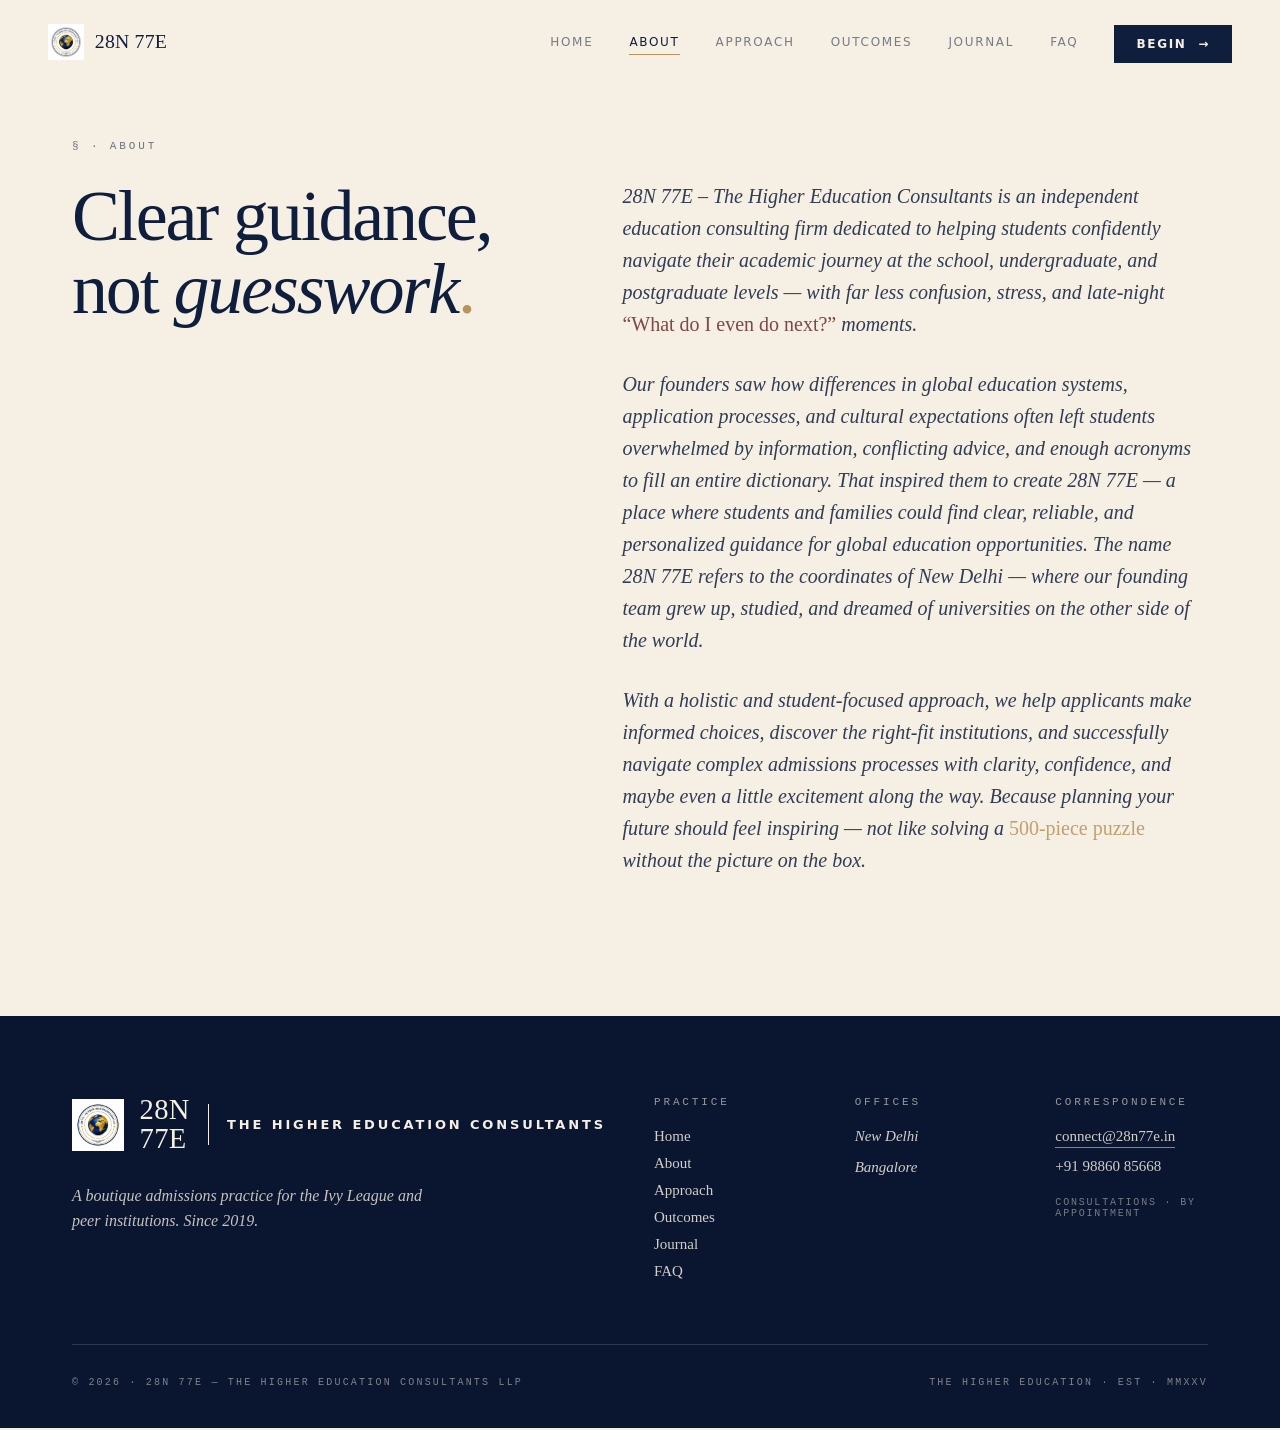
==== commit d7e6fb03: "completed first cut of changes" ====
--- a/about.html
+++ b/about.html
@@ -1,268 +1,22 @@
 <!DOCTYPE html>
-<html lang="en">
-<head>
-  <meta charset="UTF-8" />
-  <meta name="viewport" content="width=device-width, initial-scale=1.0" />
-  <title>About Us | 28E 77N Admissions Counseling</title>
-  <meta name="description" content="Learn the story behind 28E 77N — our founding, our philosophy, and the team of former admissions officers and expert counselors behind every student success." />
-  <link rel="preconnect" href="https://fonts.googleapis.com" />
-  <link rel="preconnect" href="https://fonts.gstatic.com" crossorigin />
-  <link href="https://fonts.googleapis.com/css2?family=Playfair+Display:wght@400;500;600;700&family=Inter:wght@300;400;500;600;700&display=swap" rel="stylesheet" />
-  <link rel="stylesheet" href="css/style.css" />
+<html lang="en"><head>
+<meta charset="utf-8">
+<title>About — 28N 77E — The Higher Education Consultants</title>
+<meta name="viewport" content="width=device-width, initial-scale=1">
+<meta name="description" content="28N 77E is a boutique admissions practice for the Ivy League and peer institutions, working out of New Haven, New York, and Palo Alto since 2019.">
+<link rel="stylesheet" href="css/style.css">
+
+<script src="js/vendor/react.development.js"></script>
+<script src="js/vendor/react-dom.development.js"></script>
+<script src="js/vendor/babel.min.js"></script>
 </head>
 <body>
 
-  <nav class="nav nav-light" role="navigation" aria-label="Main navigation">
-    <div class="nav-inner">
-      <a href="index.html" class="nav-logo" aria-label="28E 77N Home">
-        <span class="nav-logo-mark">28E·77N</span>
-        <span class="nav-logo-text" style="color: var(--text-light);">Admissions Counseling</span>
-      </a>
-      <ul class="nav-links" role="list">
-        <li><a href="index.html"    style="color: var(--text-mid);">Home</a></li>
-        <li><a href="services.html" style="color: var(--text-mid);">Services</a></li>
-        <li><a href="about.html"    style="color: var(--navy);" class="active">About</a></li>
-        <li><a href="results.html"  style="color: var(--text-mid);">Results</a></li>
-        <li><a href="resources.html" style="color: var(--text-mid);">Resources</a></li>
-        <li><a href="faq.html"      style="color: var(--text-mid);">FAQ</a></li>
-        <li><a href="contact.html" class="btn btn-primary btn-sm nav-cta">Book Free Consultation</a></li>
-      </ul>
-      <button class="hamburger" aria-label="Toggle menu" aria-expanded="false" aria-controls="mobile-menu">
-        <span style="background: var(--navy);"></span>
-        <span style="background: var(--navy);"></span>
-        <span style="background: var(--navy);"></span>
-      </button>
-    </div>
-  </nav>
+<div id="root"></div>
 
-  <div class="mobile-menu" id="mobile-menu" role="dialog" aria-label="Mobile navigation">
-    <a href="index.html">Home</a>
-    <a href="services.html">Services</a>
-    <a href="about.html">About Us</a>
-    <a href="results.html">Results</a>
-    <a href="resources.html">Resources</a>
-    <a href="faq.html">FAQ</a>
-    <a href="contact.html" class="btn btn-primary">Book Free Consultation</a>
-  </div>
+<script type="text/babel" src="js/tokens.js"></script>
+<script type="text/babel" src="js/nav-hero-footer.js"></script>
+<script type="text/babel" src="js/about.js"></script>
+<script type="text/babel" data-presets="react" src="js/pages/about.js"></script>
 
-  <header class="page-hero">
-    <div class="container">
-      <div class="page-hero-content">
-        <p class="eyebrow">Our Story</p>
-        <h1>Built by Students Who Lived the Process.</h1>
-        <p class="lead">28E 77N was founded by former international students who experienced the confusion, anxiety, and excitement of applying to top universities abroad — and decided to build the service they wished they'd had.</p>
-      </div>
-    </div>
-  </header>
-
-  <main>
-
-    <!-- FOUNDING STORY -->
-    <section aria-labelledby="story-heading">
-      <div class="container">
-        <div class="founding-story">
-          <div class="story-visual reveal">
-            <img src="https://images.unsplash.com/photo-1543269664-56d93c1b41a6?w=700&q=80&fit=crop" alt="The 28E 77N founding team" loading="lazy" />
-          </div>
-          <div class="story-text reveal reveal-delay-1">
-            <p class="eyebrow">How We Started</p>
-            <h2 id="story-heading">The Coordinates That Started It All</h2>
-            <span class="divider" aria-hidden="true"></span>
-            <p>The name 28E 77N refers to the coordinates of New Delhi — where our founding team grew up, studied, and dreamed of universities on the other side of the world. When we applied to Oxford and Columbia more than a decade ago, we did it largely on our own: with imperfect information, well-meaning but uninformed guidance from school counselors, and a lot of guesswork.</p>
-            <p>We got in. But we knew how close we came to not getting in — and how much better it could have gone with real, experienced guidance. When we started working in and around admissions — as officers, as tutors, as graduate students — we realized the information gap hadn't closed. Ambitious students from across South Asia, the Middle East, and Southeast Asia were still navigating the most consequential application of their lives with inadequate support.</p>
-            <p>So in 2018, we started 28E 77N to fix that. We set out to build something boutique, honest, and genuinely effective: a small team of exceptional counselors who care more about outcomes than headcount, and who measure success not in application volumes but in students who arrive at their right-fit university ready to thrive.</p>
-          </div>
-        </div>
-      </div>
-    </section>
-
-    <!-- MISSION & VALUES -->
-    <section class="bg-cream" aria-labelledby="mission-heading">
-      <div class="container">
-        <div class="section-header">
-          <p class="eyebrow">What We Believe</p>
-          <h2 id="mission-heading">Our Mission &amp; Philosophy</h2>
-          <p>We believe every student has a story worth telling — and that the right guidance doesn't fabricate that story, it reveals it.</p>
-        </div>
-
-        <div class="values-grid">
-          <div class="value-card reveal">
-            <div class="value-icon" aria-hidden="true">🔍</div>
-            <h4>Authenticity First</h4>
-            <p>We never write essays for students or fabricate experiences. Our job is to help you articulate who you genuinely are — powerfully, precisely, and honestly.</p>
-          </div>
-          <div class="value-card reveal reveal-delay-1">
-            <div class="value-icon" aria-hidden="true">🤝</div>
-            <h4>Genuine Partnership</h4>
-            <p>We work with a small number of students each cycle intentionally, so every family receives our full attention — not a generic process.</p>
-          </div>
-          <div class="value-card reveal reveal-delay-2">
-            <div class="value-icon" aria-hidden="true">📐</div>
-            <h4>Strategic Rigor</h4>
-            <p>Good intentions aren't enough. We pair warmth with a data-driven, school-specific strategy built on years of outcomes data and first-hand institutional knowledge.</p>
-          </div>
-          <div class="value-card reveal reveal-delay-3">
-            <div class="value-icon" aria-hidden="true">🌱</div>
-            <h4>Long-Term Thinking</h4>
-            <p>We help students find their <em>right-fit</em> university — not just any top-ranked school. Because the best outcome is a student who thrives, not just one who gets in.</p>
-          </div>
-        </div>
-
-        <!-- Mission statement pull quote -->
-        <blockquote style="max-width: 720px; margin: var(--space-2xl) auto 0; text-align: center; padding: var(--space-xl); background: var(--white); border-radius: var(--radius-xl); border: 1px solid var(--border); box-shadow: var(--shadow-md);">
-          <p style="font-family: var(--font-serif); font-size: clamp(1.15rem, 2.5vw, 1.5rem); font-style: italic; color: var(--navy); line-height: 1.6; margin-bottom: var(--space-sm);">"Our goal is not to get students into any university. It is to help them find the university where they will become the fullest version of themselves — and then help them get there."</p>
-          <cite style="font-size: 0.85rem; color: var(--text-light); font-style: normal;">— Priya Sharma, Co-Founder &amp; Head of US Admissions</cite>
-        </blockquote>
-      </div>
-    </section>
-
-    <!-- TEAM BIOS -->
-    <section aria-labelledby="team-heading">
-      <div class="container">
-        <div class="section-header">
-          <p class="eyebrow">The Team</p>
-          <h2 id="team-heading">Your Counselors</h2>
-          <p>Each member of our team has walked the path our students are on — as international students, as university employees, or both. Their expertise isn't theoretical. It's lived.</p>
-        </div>
-
-        <div class="team-bio-grid">
-
-          <div class="team-bio-card reveal">
-            <img src="https://i.pravatar.cc/200?img=23" alt="Priya Sharma" class="team-bio-photo" loading="lazy" />
-            <div class="team-bio-body">
-              <div class="team-bio-name">Priya Sharma</div>
-              <div class="team-bio-role">Co-Founder · Head of US Admissions</div>
-              <div class="team-bio-cred">Columbia SIPA (MPA) · Former Admissions Reader, Columbia University</div>
-              <p>Priya led US admissions for two cycles as a reader at Columbia before co-founding 28E 77N. She specializes in Ivy League and highly selective liberal arts college strategy, with a particular focus on helping students from South Asia and the Middle East position their uniquely diverse experiences for an American audience. She has personally guided over 120 students to US admission.</p>
-            </div>
-          </div>
-
-          <div class="team-bio-card reveal reveal-delay-1">
-            <img src="https://i.pravatar.cc/200?img=13" alt="Arjun Mehta" class="team-bio-photo" loading="lazy" />
-            <div class="team-bio-body">
-              <div class="team-bio-name">Arjun Mehta</div>
-              <div class="team-bio-role">Co-Founder · UK &amp; Europe Specialist</div>
-              <div class="team-bio-cred">LSE (BSc Economics) · Oxford MPhil (Economics) · Former Outreach Officer, LSE</div>
-              <p>Arjun studied at both LSE and Oxford and spent three years as an outreach officer at LSE before co-founding 28E 77N. He understands the UCAS system from the inside and has guided hundreds of students through the rigorous personal statement and interview process for Oxford, Cambridge, LSE, Imperial, UCL, and top Russell Group universities across the UK.</p>
-            </div>
-          </div>
-
-          <div class="team-bio-card reveal">
-            <img src="https://i.pravatar.cc/200?img=47" alt="Dr. Sarah Chen" class="team-bio-photo" loading="lazy" />
-            <div class="team-bio-body">
-              <div class="team-bio-name">Dr. Sarah Chen</div>
-              <div class="team-bio-role">Graduate Admissions Lead</div>
-              <div class="team-bio-cred">Harvard Kennedy School (MPP) · INSEAD (MBA) · PhD, International Education</div>
-              <p>Sarah holds degrees from three continents and brings rare expertise in graduate and professional school admissions — particularly for MBA, policy, and law programs at top schools in the US and UK. She has guided applicants to Harvard Business School, Wharton, LBS, and Oxford Saïd, among others, and is particularly skilled in helping career-changers build a compelling admissions narrative.</p>
-            </div>
-          </div>
-
-          <div class="team-bio-card reveal reveal-delay-1">
-            <img src="https://i.pravatar.cc/200?img=8" alt="Rohan Kapoor" class="team-bio-photo" loading="lazy" />
-            <div class="team-bio-body">
-              <div class="team-bio-name">Rohan Kapoor</div>
-              <div class="team-bio-role">Essay Mentor &amp; Creative Writing Lead</div>
-              <div class="team-bio-cred">NYU Tisch (MFA, Creative Writing) · Published Author</div>
-              <p>Rohan is a published short story writer and NYU MFA graduate who has spent six years coaching high school students on personal essays and supplemental writing. His strength is helping students unlock the surprising, specific, and deeply personal stories that make admissions officers sit up and take notice. He has a near-perfect track record on Common App main essays at top-ten schools.</p>
-            </div>
-          </div>
-
-          <div class="team-bio-card reveal">
-            <img src="https://i.pravatar.cc/200?img=36" alt="Leila Al-Farsi" class="team-bio-photo" loading="lazy" />
-            <div class="team-bio-body">
-              <div class="team-bio-name">Leila Al-Farsi</div>
-              <div class="team-bio-role">MENA Regional Specialist</div>
-              <div class="team-bio-cred">Princeton (BA, Near Eastern Studies) · Stanford GSE (MA)</div>
-              <p>Leila grew up in Dubai and navigated the US admissions process as an international student without any counseling support. Now, she specializes in guiding students from the UAE, Saudi Arabia, Qatar, and across the MENA region through US admissions — with deep familiarity with international school curricula, local context, and the specific challenges facing students in the region.</p>
-            </div>
-          </div>
-
-          <div class="team-bio-card reveal reveal-delay-1">
-            <img src="https://i.pravatar.cc/200?img=64" alt="James Whitfield" class="team-bio-photo" loading="lazy" />
-            <div class="team-bio-body">
-              <div class="team-bio-name">James Whitfield</div>
-              <div class="team-bio-role">Athletic Recruitment Specialist</div>
-              <div class="team-bio-cred">Yale (BA, History) · Former NCAA Division I Athlete</div>
-              <p>James was a Division I rower at Yale and has spent seven years helping student-athletes navigate the complex intersection of athletic recruitment and academic admissions. He works closely with coaches and admissions offices to help athletes find schools where they can compete at a high level without sacrificing academic ambition — and where the fit is genuine on both fronts.</p>
-            </div>
-          </div>
-
-        </div>
-      </div>
-    </section>
-
-    <!-- CTA -->
-    <section class="cta-banner" aria-labelledby="about-cta">
-      <div class="cta-banner-inner">
-        <p class="eyebrow">Let's Work Together</p>
-        <h2 id="about-cta">Ready to Meet Your Counselor?</h2>
-        <p>Book a free consultation and we'll match you with the right member of our team based on your goals, target schools, and timeline.</p>
-        <div class="cta-banner-actions">
-          <a href="contact.html" class="btn btn-primary btn-lg">Book a Free Consultation</a>
-        </div>
-      </div>
-    </section>
-
-  </main>
-
-  <footer class="footer" role="contentinfo">
-    <div class="container">
-      <div class="footer-main">
-        <div class="footer-brand">
-          <div class="footer-logo">
-            <span class="nav-logo-mark">28E·77N</span>
-            <span class="nav-logo-text">Admissions Counseling</span>
-          </div>
-          <p class="footer-tagline">Helping ambitious students earn their place at the world's most selective universities.</p>
-          <div class="footer-social">
-            <a href="#" class="footer-social-link" aria-label="Instagram">In</a>
-            <a href="#" class="footer-social-link" aria-label="LinkedIn">Li</a>
-            <a href="#" class="footer-social-link" aria-label="YouTube">Yt</a>
-            <a href="#" class="footer-social-link" aria-label="Twitter/X">𝕏</a>
-          </div>
-        </div>
-        <div class="footer-col">
-          <h6>Services</h6>
-          <ul>
-            <li><a href="services.html#admissions">College Admissions</a></li>
-            <li><a href="services.html#essays">Essay Mentoring</a></li>
-            <li><a href="services.html#profile">Profile Building</a></li>
-            <li><a href="services.html#test-prep">Test Prep Guidance</a></li>
-            <li><a href="services.html#athletic">Athletic Recruitment</a></li>
-            <li><a href="services.html#graduate">Graduate Admissions</a></li>
-          </ul>
-        </div>
-        <div class="footer-col">
-          <h6>Company</h6>
-          <ul>
-            <li><a href="about.html">About Us</a></li>
-            <li><a href="results.html">Our Results</a></li>
-            <li><a href="resources.html">Resources</a></li>
-            <li><a href="faq.html">FAQ</a></li>
-            <li><a href="contact.html">Contact</a></li>
-          </ul>
-        </div>
-        <div class="footer-col">
-          <h6>Newsletter</h6>
-          <div class="footer-newsletter">
-            <p>Get expert admissions tips to your inbox.</p>
-            <form class="newsletter-form" aria-label="Newsletter signup">
-              <input class="newsletter-input" type="email" placeholder="your@email.com" aria-label="Email for newsletter" required />
-              <button type="submit" class="newsletter-btn">Subscribe</button>
-            </form>
-          </div>
-        </div>
-      </div>
-      <div class="footer-bottom">
-        <p class="footer-copyright">© 2026 28E 77N Admissions Counseling. All rights reserved.</p>
-        <div class="footer-legal">
-          <a href="#">Privacy Policy</a>
-          <a href="#">Terms of Service</a>
-        </div>
-      </div>
-    </div>
-  </footer>
-
-  <script src="js/main.js" defer></script>
-</body>
-</html>
+</body></html>
--- a/css/style.css
+++ b/css/style.css
@@ -1,2002 +1,539 @@
-/* ============================================================
-   28E 77N — Design System & Global Styles
-   ============================================================ */
-
-/* === 1. Custom Properties === */
-:root {
-  --navy:        #0B1F3A;
-  --navy-light:  #162D52;
-  --navy-dark:   #071529;
-  --maroon:      #8B2635;
-  --maroon-light:#A63245;
-  --gold:        #C9A84C;
-  --gold-light:  #E0C270;
-  --gold-dark:   #A8893A;
-  --cream:       #FAF8F5;
-  --warm-gray:   #F0EDE8;
-  --border:      #E0D8CF;
-  --text-dark:   #0D0D1A;
-  --text-mid:    #3A3A55;
-  --text-light:  #6B6B88;
-  --white:       #FFFFFF;
-
-  --font-serif: 'Playfair Display', Georgia, 'Times New Roman', serif;
-  --font-sans:  'Inter', system-ui, -apple-system, sans-serif;
-
-  --space-2xs: 0.25rem;
-  --space-xs:  0.5rem;
-  --space-sm:  0.875rem;
-  --space-md:  1.5rem;
-  --space-lg:  2.5rem;
-  --space-xl:  4rem;
-  --space-2xl: 6rem;
-  --space-3xl: 8rem;
-
-  --radius-sm: 4px;
-  --radius-md: 8px;
-  --radius-lg: 16px;
-  --radius-xl: 24px;
-
-  --shadow-sm:  0 2px 8px rgba(11,31,58,0.08);
-  --shadow-md:  0 4px 24px rgba(11,31,58,0.12);
-  --shadow-lg:  0 12px 48px rgba(11,31,58,0.18);
-  --shadow-xl:  0 24px 64px rgba(11,31,58,0.24);
-
-  --transition:      0.25s ease;
-  --transition-slow: 0.4s ease;
-
-  --nav-height: 72px;
-  --container: 1200px;
-  --container-padding: 1.5rem;
-}
-
-/* === 2. Reset & Base === */
-*, *::before, *::after {
-  box-sizing: border-box;
-  margin: 0;
-  padding: 0;
-}
-
-html {
-  scroll-behavior: smooth;
-  font-size: 16px;
-  -webkit-text-size-adjust: 100%;
-}
-
-body {
-  font-family: var(--font-sans);
-  color: var(--text-dark);
-  background: var(--white);
-  line-height: 1.6;
-  overflow-x: hidden;
-}
-
-img {
-  max-width: 100%;
-  height: auto;
-  display: block;
-}
-
-a {
-  color: inherit;
-  text-decoration: none;
-}
-
-ul, ol { list-style: none; }
-
-button, input, textarea, select {
-  font: inherit;
-  border: none;
-  outline: none;
-  background: none;
-  cursor: pointer;
-}
-
-/* === 3. Typography === */
-h1, h2, h3, h4, h5, h6 {
-  font-family: var(--font-serif);
-  line-height: 1.2;
-  font-weight: 700;
-  color: var(--navy);
-}
-
-h1 { font-size: clamp(2.2rem, 5vw, 3.75rem); }
-h2 { font-size: clamp(1.8rem, 3.5vw, 2.75rem); }
-h3 { font-size: clamp(1.3rem, 2.5vw, 1.75rem); }
-h4 { font-size: clamp(1.1rem, 2vw, 1.375rem); }
-h5 { font-size: 1.1rem; }
-h6 { font-size: 0.95rem; }
-
-p {
-  color: var(--text-mid);
-  line-height: 1.75;
-}
-
-.lead {
-  font-size: clamp(1.05rem, 2vw, 1.2rem);
-  line-height: 1.7;
-}
-
-.eyebrow {
-  font-family: var(--font-sans);
-  font-size: 0.8rem;
-  font-weight: 600;
-  letter-spacing: 0.15em;
-  text-transform: uppercase;
-  color: var(--gold);
-}
-
-/* === 4. Layout === */
-.container {
-  width: 100%;
-  max-width: var(--container);
-  margin-inline: auto;
-  padding-inline: var(--container-padding);
-}
-
-section {
-  padding-block: var(--space-2xl);
-}
-
-.section-header {
-  text-align: center;
-  max-width: 680px;
-  margin-inline: auto;
-  margin-bottom: var(--space-xl);
-}
-
-.section-header .eyebrow {
-  margin-bottom: var(--space-xs);
-}
-
-.section-header h2 {
-  margin-bottom: var(--space-sm);
-}
-
-.section-header p {
-  font-size: 1.05rem;
-}
-
-.bg-cream   { background: var(--cream); }
-.bg-navy    { background: var(--navy); }
-.bg-warm    { background: var(--warm-gray); }
-.text-white { color: var(--white) !important; }
-.text-gold  { color: var(--gold); }
-
-/* === 5. Navigation === */
-.nav {
-  position: fixed;
-  top: 0;
-  left: 0;
-  right: 0;
-  z-index: 1000;
-  height: var(--nav-height);
-  display: flex;
-  align-items: center;
-  background: transparent;
-  transition: background var(--transition), box-shadow var(--transition);
-}
-
-.nav.scrolled {
-  background: rgba(11, 31, 58, 0.97);
-  backdrop-filter: blur(12px);
-  box-shadow: 0 1px 0 rgba(201,168,76,0.2);
-}
-
-.nav.nav-light {
-  background: var(--white);
-  box-shadow: var(--shadow-sm);
-}
-
-.nav.nav-light .nav-logo-text,
-.nav.nav-light .nav-links a {
-  color: var(--navy);
-}
-
-.nav.nav-light .nav-logo-mark { color: var(--gold); }
-
-.nav-inner {
-  display: flex;
-  align-items: center;
-  justify-content: space-between;
-  width: 100%;
-  max-width: var(--container);
-  margin-inline: auto;
-  padding-inline: var(--container-padding);
-}
-
-.nav-logo {
-  display: flex;
-  align-items: baseline;
-  gap: 0.35rem;
-  text-decoration: none;
-}
-
-.nav-logo-mark {
-  font-family: var(--font-serif);
-  font-size: 1.5rem;
-  font-weight: 700;
-  color: var(--gold);
-  letter-spacing: -0.02em;
-  line-height: 1;
-}
-
-.nav-logo-text {
-  font-family: var(--font-sans);
-  font-size: 0.7rem;
-  font-weight: 500;
-  letter-spacing: 0.12em;
-  text-transform: uppercase;
-  color: rgba(255,255,255,0.7);
-  padding-bottom: 2px;
-}
-
-.nav-links {
-  display: flex;
-  align-items: center;
-  gap: var(--space-md);
-}
-
-.nav-links a {
-  font-size: 0.875rem;
-  font-weight: 500;
-  color: rgba(255,255,255,0.85);
-  transition: color var(--transition);
-  position: relative;
-}
-
-.nav-links a::after {
-  content: '';
-  position: absolute;
-  bottom: -3px;
-  left: 0;
-  right: 0;
-  height: 1px;
-  background: var(--gold);
-  transform: scaleX(0);
-  transition: transform var(--transition);
-}
-
-.nav-links a:hover,
-.nav-links a.active {
-  color: var(--gold);
-}
-
-.nav-links a:hover::after,
-.nav-links a.active::after {
-  transform: scaleX(1);
-}
-
-.nav-cta {
-  display: none;
-}
-
-@media (min-width: 1024px) {
-  .nav-cta { display: inline-flex; }
-}
-
-.hamburger {
-  display: flex;
-  flex-direction: column;
-  gap: 5px;
-  padding: 8px;
-  cursor: pointer;
-  background: none;
-  border: none;
-}
-
-.hamburger span {
-  display: block;
-  width: 24px;
-  height: 2px;
-  background: var(--white);
-  border-radius: 2px;
-  transition: var(--transition);
-}
-
-.nav.nav-light .hamburger span { background: var(--navy); }
-
-.hamburger.open span:nth-child(1) { transform: translateY(7px) rotate(45deg); }
-.hamburger.open span:nth-child(2) { opacity: 0; }
-.hamburger.open span:nth-child(3) { transform: translateY(-7px) rotate(-45deg); }
-
-.mobile-menu {
-  display: none;
-  position: fixed;
-  top: var(--nav-height);
-  left: 0;
-  right: 0;
-  background: var(--navy-dark);
-  padding: var(--space-md) var(--container-padding) var(--space-lg);
-  z-index: 999;
-  border-top: 1px solid rgba(201,168,76,0.2);
-}
-
-.mobile-menu.open { display: block; }
-
-.mobile-menu a {
-  display: block;
-  font-size: 1rem;
-  font-weight: 500;
-  color: rgba(255,255,255,0.85);
-  padding: 0.85rem 0;
-  border-bottom: 1px solid rgba(255,255,255,0.07);
-  transition: color var(--transition);
-}
-
-.mobile-menu a:hover { color: var(--gold); }
-
-.mobile-menu .btn { margin-top: var(--space-md); width: 100%; justify-content: center; }
-
-@media (min-width: 1024px) {
-  .hamburger { display: none; }
-  .mobile-menu { display: none !important; }
-}
-
-/* === 6. Buttons === */
-.btn {
-  display: inline-flex;
-  align-items: center;
-  gap: 0.5rem;
-  padding: 0.8rem 1.75rem;
-  border-radius: var(--radius-md);
-  font-size: 0.9rem;
-  font-weight: 600;
-  font-family: var(--font-sans);
-  letter-spacing: 0.02em;
-  transition: all var(--transition);
-  cursor: pointer;
-  text-decoration: none;
-  border: 2px solid transparent;
-  white-space: nowrap;
-}
-
-.btn-primary {
-  background: var(--gold);
-  color: var(--navy-dark);
-  border-color: var(--gold);
-}
-
-.btn-primary:hover {
-  background: var(--gold-light);
-  border-color: var(--gold-light);
-  transform: translateY(-1px);
-  box-shadow: 0 8px 24px rgba(201,168,76,0.35);
-}
-
-.btn-secondary {
-  background: var(--maroon);
-  color: var(--white);
-  border-color: var(--maroon);
-}
-
-.btn-secondary:hover {
-  background: var(--maroon-light);
-  border-color: var(--maroon-light);
-  transform: translateY(-1px);
-  box-shadow: 0 8px 24px rgba(139,38,53,0.35);
-}
-
-.btn-outline {
-  background: transparent;
-  color: var(--white);
-  border-color: rgba(255,255,255,0.5);
-}
-
-.btn-outline:hover {
-  border-color: var(--white);
-  background: rgba(255,255,255,0.08);
-}
-
-.btn-outline-navy {
-  background: transparent;
-  color: var(--navy);
-  border-color: var(--navy);
-}
-
-.btn-outline-navy:hover {
-  background: var(--navy);
-  color: var(--white);
-}
-
-.btn-outline-gold {
-  background: transparent;
-  color: var(--gold);
-  border-color: var(--gold);
-}
-
-.btn-outline-gold:hover {
-  background: var(--gold);
-  color: var(--navy-dark);
-}
-
-.btn-sm {
-  padding: 0.55rem 1.2rem;
-  font-size: 0.82rem;
-}
-
-.btn-lg {
-  padding: 1rem 2.25rem;
-  font-size: 1rem;
-}
-
-.btn svg {
-  width: 1em;
-  height: 1em;
-  flex-shrink: 0;
-  transition: transform var(--transition);
-}
-
-.btn:hover svg { transform: translateX(3px); }
-
-/* === 7. Hero === */
-.hero {
-  position: relative;
-  min-height: 100vh;
-  display: flex;
-  align-items: center;
-  background: var(--navy);
-  overflow: hidden;
-  padding-top: var(--nav-height);
-}
-
-.hero-bg {
-  position: absolute;
-  inset: 0;
-  background:
-    radial-gradient(ellipse 80% 60% at 70% 40%, rgba(139,38,53,0.18) 0%, transparent 60%),
-    radial-gradient(ellipse 60% 80% at 10% 80%, rgba(201,168,76,0.08) 0%, transparent 50%),
-    linear-gradient(135deg, #071529 0%, #0B1F3A 50%, #162D52 100%);
-}
-
-.hero-grid {
-  position: absolute;
-  inset: 0;
-  background-image:
-    linear-gradient(rgba(255,255,255,0.03) 1px, transparent 1px),
-    linear-gradient(90deg, rgba(255,255,255,0.03) 1px, transparent 1px);
-  background-size: 64px 64px;
-  mask-image: radial-gradient(ellipse at 50% 50%, black 30%, transparent 80%);
-}
-
-.hero-content {
-  position: relative;
-  z-index: 2;
-  max-width: var(--container);
-  margin-inline: auto;
-  padding-inline: var(--container-padding);
-  padding-block: var(--space-xl);
-  display: grid;
-  grid-template-columns: 1fr;
-  gap: var(--space-xl);
-  align-items: center;
-}
-
-@media (min-width: 1024px) {
-  .hero-content {
-    grid-template-columns: 1fr 1fr;
-    gap: var(--space-2xl);
-  }
-}
-
-.hero-text .eyebrow {
-  margin-bottom: var(--space-md);
-}
-
-.hero-text h1 {
-  color: var(--white);
-  margin-bottom: var(--space-md);
-  font-size: clamp(2.4rem, 5.5vw, 4rem);
-}
-
-.hero-text h1 em {
-  color: var(--gold);
-  font-style: normal;
-}
-
-.hero-text .lead {
-  color: rgba(255,255,255,0.78);
-  margin-bottom: var(--space-lg);
-  max-width: 520px;
-}
-
-.hero-actions {
-  display: flex;
-  flex-wrap: wrap;
-  gap: var(--space-sm);
-  align-items: center;
-}
-
-.hero-visual {
-  position: relative;
-  display: none;
-}
-
-@media (min-width: 1024px) {
-  .hero-visual { display: block; }
-}
-
-.hero-card-stack {
-  position: relative;
-}
-
-.hero-main-img {
-  border-radius: var(--radius-lg);
-  overflow: hidden;
-  box-shadow: var(--shadow-xl);
-  aspect-ratio: 4/5;
-}
-
-.hero-main-img img {
-  width: 100%;
-  height: 100%;
-  object-fit: cover;
-}
-
-.hero-badge {
-  position: absolute;
-  background: var(--white);
-  border-radius: var(--radius-md);
-  padding: 1rem 1.25rem;
-  box-shadow: var(--shadow-lg);
-  display: flex;
-  align-items: center;
-  gap: 0.75rem;
-}
-
-.hero-badge-1 { bottom: -1.5rem; left: -2rem; }
-.hero-badge-2 { top: 2rem; right: -2rem; }
-
-.hero-badge-icon {
-  font-size: 1.75rem;
-  line-height: 1;
-}
-
-.hero-badge-label {
-  font-size: 0.7rem;
-  color: var(--text-light);
-  font-weight: 500;
-}
-
-.hero-badge-value {
-  font-size: 1.1rem;
-  font-weight: 700;
-  color: var(--navy);
-  font-family: var(--font-serif);
-  line-height: 1.2;
-}
-
-.hero-scroll {
-  position: absolute;
-  bottom: 2rem;
-  left: 50%;
-  transform: translateX(-50%);
-  display: flex;
-  flex-direction: column;
-  align-items: center;
-  gap: 0.5rem;
-  color: rgba(255,255,255,0.4);
-  font-size: 0.75rem;
-  letter-spacing: 0.1em;
-  text-transform: uppercase;
-  animation: bounce 2s infinite;
-}
-
-.hero-scroll::after {
-  content: '';
-  width: 1px;
-  height: 40px;
-  background: linear-gradient(to bottom, rgba(255,255,255,0.3), transparent);
-}
-
-@keyframes bounce {
-  0%, 100% { transform: translateX(-50%) translateY(0); }
-  50%       { transform: translateX(-50%) translateY(6px); }
-}
-
-/* === 8. Trust Bar === */
-.trust-bar {
-  padding-block: var(--space-lg);
-  background: var(--white);
-  border-bottom: 1px solid var(--border);
-  overflow: hidden;
-}
-
-.trust-bar-inner {
-  max-width: var(--container);
-  margin-inline: auto;
-  padding-inline: var(--container-padding);
-}
-
-.trust-bar-label {
-  text-align: center;
-  font-size: 0.75rem;
-  font-weight: 600;
-  letter-spacing: 0.12em;
-  text-transform: uppercase;
-  color: var(--text-light);
-  margin-bottom: var(--space-md);
-}
-
-.trust-logos {
-  display: flex;
-  flex-wrap: wrap;
-  gap: 0.5rem 2rem;
-  justify-content: center;
-  align-items: center;
-}
-
-.trust-uni {
-  font-family: var(--font-serif);
-  font-size: 0.95rem;
-  font-weight: 700;
-  color: var(--text-light);
-  transition: color var(--transition);
-  opacity: 0.6;
-  letter-spacing: 0.02em;
-}
-
-.trust-uni:hover { opacity: 1; color: var(--navy); }
-
-/* === 9. Stats Strip === */
-.stats-strip {
-  padding-block: var(--space-xl);
-  background: var(--navy);
-}
-
-.stats-grid {
-  display: grid;
-  grid-template-columns: repeat(2, 1fr);
-  gap: var(--space-lg);
-}
-
-@media (min-width: 768px) {
-  .stats-grid { grid-template-columns: repeat(4, 1fr); }
-}
-
-.stat-item {
-  text-align: center;
-  padding: var(--space-md);
-  border-right: 1px solid rgba(255,255,255,0.1);
-}
-
-.stat-item:last-child { border-right: none; }
-
-@media (max-width: 767px) {
-  .stat-item:nth-child(even) { border-right: none; }
-  .stat-item:nth-child(1),
-  .stat-item:nth-child(2) { border-bottom: 1px solid rgba(255,255,255,0.1); padding-bottom: var(--space-lg); }
-}
-
-.stat-number {
-  font-family: var(--font-serif);
-  font-size: clamp(2.2rem, 4vw, 3rem);
-  font-weight: 700;
-  color: var(--gold);
-  line-height: 1;
-  margin-bottom: 0.4rem;
-}
-
-.stat-label {
-  font-size: 0.85rem;
-  color: rgba(255,255,255,0.65);
-  font-weight: 500;
-}
-
-/* === 10. Services === */
-.services-grid {
-  display: grid;
-  grid-template-columns: 1fr;
-  gap: var(--space-md);
-}
-
-@media (min-width: 640px)  { .services-grid { grid-template-columns: repeat(2, 1fr); } }
-@media (min-width: 1024px) { .services-grid { grid-template-columns: repeat(3, 1fr); } }
-
-.service-card {
-  background: var(--white);
-  border: 1px solid var(--border);
-  border-radius: var(--radius-lg);
-  padding: var(--space-lg) var(--space-md);
-  transition: all var(--transition);
-  position: relative;
-  overflow: hidden;
-}
-
-.service-card::before {
-  content: '';
-  position: absolute;
-  top: 0;
-  left: 0;
-  right: 0;
-  height: 3px;
-  background: linear-gradient(90deg, var(--maroon), var(--gold));
-  transform: scaleX(0);
-  transition: transform var(--transition);
-}
-
-.service-card:hover {
-  box-shadow: var(--shadow-lg);
-  transform: translateY(-4px);
-  border-color: transparent;
-}
-
-.service-card:hover::before { transform: scaleX(1); }
-
-.service-icon {
-  width: 52px;
-  height: 52px;
-  border-radius: var(--radius-md);
-  background: linear-gradient(135deg, var(--navy), var(--navy-light));
-  display: flex;
-  align-items: center;
-  justify-content: center;
-  margin-bottom: var(--space-md);
-  font-size: 1.4rem;
-}
-
-.service-card h3 {
-  font-size: 1.15rem;
-  margin-bottom: 0.5rem;
-  color: var(--navy);
-}
-
-.service-card p {
-  font-size: 0.9rem;
-  line-height: 1.65;
-  margin-bottom: var(--space-sm);
-}
-
-.service-link {
-  font-size: 0.85rem;
-  font-weight: 600;
-  color: var(--maroon);
-  display: inline-flex;
-  align-items: center;
-  gap: 0.35rem;
-  transition: gap var(--transition);
-}
-
-.service-link:hover { gap: 0.6rem; }
-
-/* === 11. Why Us === */
-.why-us {
-  background: var(--cream);
-}
-
-.why-grid {
-  display: grid;
-  grid-template-columns: 1fr;
-  gap: var(--space-md);
-  align-items: start;
-}
-
-@media (min-width: 1024px) {
-  .why-grid {
-    grid-template-columns: 1fr 1fr;
-    gap: var(--space-xl);
-    align-items: center;
-  }
-}
-
-.why-visual {
-  position: relative;
-  border-radius: var(--radius-xl);
-  overflow: hidden;
-  aspect-ratio: 4/3;
-}
-
-.why-visual img {
-  width: 100%;
-  height: 100%;
-  object-fit: cover;
-}
-
-.why-visual-badge {
-  position: absolute;
-  bottom: 1.5rem;
-  left: 1.5rem;
-  right: 1.5rem;
-  background: rgba(11,31,58,0.88);
-  backdrop-filter: blur(8px);
-  border-radius: var(--radius-md);
-  padding: 1rem 1.25rem;
-  border: 1px solid rgba(201,168,76,0.3);
-}
-
-.why-visual-badge p {
-  color: rgba(255,255,255,0.85);
-  font-size: 0.85rem;
+/* vietnamese */
+@font-face {
+  font-family: 'Fraunces';
   font-style: italic;
-  margin-bottom: 0.25rem;
-}
-
-.why-visual-badge strong {
-  color: var(--gold);
-  font-size: 0.8rem;
-  font-style: normal;
-}
-
-.why-points {
-  display: flex;
-  flex-direction: column;
-  gap: var(--space-md);
-}
-
-.why-point {
-  display: flex;
-  gap: var(--space-md);
-  align-items: flex-start;
-}
-
-.why-point-icon {
-  flex-shrink: 0;
-  width: 48px;
-  height: 48px;
-  border-radius: var(--radius-md);
-  background: var(--gold);
-  display: flex;
-  align-items: center;
-  justify-content: center;
-  font-size: 1.25rem;
-  margin-top: 2px;
-}
-
-.why-point-body h4 {
-  margin-bottom: 0.35rem;
-  color: var(--navy);
-}
-
-.why-point-body p {
-  font-size: 0.92rem;
-}
-
-/* === 12. Testimonials === */
-.testimonials-grid {
-  display: grid;
-  grid-template-columns: 1fr;
-  gap: var(--space-md);
-}
-
-@media (min-width: 768px) {
-  .testimonials-grid { grid-template-columns: repeat(2, 1fr); }
-}
-
-@media (min-width: 1024px) {
-  .testimonials-grid { grid-template-columns: repeat(3, 1fr); }
-}
-
-.testimonial-card {
-  background: var(--white);
-  border-radius: var(--radius-lg);
-  padding: var(--space-lg) var(--space-md);
-  border: 1px solid var(--border);
-  display: flex;
-  flex-direction: column;
-  gap: var(--space-md);
-  transition: box-shadow var(--transition);
-}
-
-.testimonial-card:hover { box-shadow: var(--shadow-md); }
-
-.testimonial-stars {
-  display: flex;
-  gap: 2px;
-  color: var(--gold);
-  font-size: 0.9rem;
-}
-
-.testimonial-quote {
-  font-family: var(--font-serif);
-  font-size: 1.05rem;
-  line-height: 1.7;
-  color: var(--text-dark);
+  font-weight: 300 700;
+  font-display: swap;
+  src: url("fonts/fraunces-italic-vietnamese.woff2") format('woff2');
+  unicode-range: U+0102-0103, U+0110-0111, U+0128-0129, U+0168-0169, U+01A0-01A1, U+01AF-01B0, U+0300-0301, U+0303-0304, U+0308-0309, U+0323, U+0329, U+1EA0-1EF9, U+20AB;
+}
+/* latin-ext */
+@font-face {
+  font-family: 'Fraunces';
   font-style: italic;
-  flex: 1;
-}
-
-.testimonial-quote::before { content: '\201C'; }
-.testimonial-quote::after  { content: '\201D'; }
-
-.testimonial-author {
-  display: flex;
-  align-items: center;
-  gap: var(--space-sm);
-  border-top: 1px solid var(--border);
-  padding-top: var(--space-md);
-}
-
-.testimonial-avatar {
-  width: 48px;
-  height: 48px;
-  border-radius: 50%;
-  object-fit: cover;
-  flex-shrink: 0;
-}
-
-.testimonial-author-name {
-  font-weight: 700;
-  font-size: 0.9rem;
-  color: var(--navy);
-}
-
-.testimonial-author-detail {
-  font-size: 0.8rem;
-  color: var(--text-light);
-}
-
-.testimonial-uni-badge {
-  margin-left: auto;
-  background: var(--warm-gray);
-  border-radius: var(--radius-sm);
-  padding: 0.3rem 0.6rem;
-  font-size: 0.72rem;
-  font-weight: 700;
-  color: var(--navy);
-  text-align: center;
-  white-space: nowrap;
-}
-
-/* === 13. Team Cards === */
-.team-grid {
-  display: grid;
-  grid-template-columns: repeat(2, 1fr);
-  gap: var(--space-md);
-}
-
-@media (min-width: 768px) {
-  .team-grid { grid-template-columns: repeat(2, 1fr); }
-}
-
-@media (min-width: 1024px) {
-  .team-grid { grid-template-columns: repeat(4, 1fr); }
-}
-
-.team-card {
-  text-align: center;
-  transition: transform var(--transition);
-}
-
-.team-card:hover { transform: translateY(-4px); }
-
-.team-photo {
-  width: 100%;
-  aspect-ratio: 1;
-  border-radius: var(--radius-lg);
-  object-fit: cover;
-  margin-bottom: var(--space-sm);
-  filter: grayscale(20%);
-  transition: filter var(--transition);
-}
-
-.team-card:hover .team-photo { filter: grayscale(0%); }
-
-.team-name {
-  font-family: var(--font-serif);
-  font-size: 1rem;
-  color: var(--navy);
-  margin-bottom: 0.2rem;
-}
-
-.team-role {
-  font-size: 0.78rem;
-  color: var(--maroon);
-  font-weight: 600;
-  text-transform: uppercase;
-  letter-spacing: 0.05em;
-  margin-bottom: 0.2rem;
-}
-
-.team-credential {
-  font-size: 0.8rem;
-  color: var(--text-light);
-}
-
-/* === 14. Blog / Resource Cards === */
-.blog-grid {
-  display: grid;
-  grid-template-columns: 1fr;
-  gap: var(--space-md);
-}
-
-@media (min-width: 640px)  { .blog-grid { grid-template-columns: repeat(2, 1fr); } }
-@media (min-width: 1024px) { .blog-grid { grid-template-columns: repeat(3, 1fr); } }
-
-.blog-grid.blog-grid-4 {
-  grid-template-columns: 1fr;
-}
-
-@media (min-width: 640px)  { .blog-grid.blog-grid-4 { grid-template-columns: repeat(2, 1fr); } }
-@media (min-width: 1024px) { .blog-grid.blog-grid-4 { grid-template-columns: repeat(4, 1fr); } }
-
-.article-card {
-  background: var(--white);
-  border-radius: var(--radius-lg);
-  overflow: hidden;
-  border: 1px solid var(--border);
-  display: flex;
-  flex-direction: column;
-  transition: all var(--transition);
-}
-
-.article-card:hover {
-  box-shadow: var(--shadow-lg);
-  transform: translateY(-3px);
-}
-
-.article-img {
-  aspect-ratio: 16/9;
-  overflow: hidden;
-}
-
-.article-img img {
-  width: 100%;
-  height: 100%;
-  object-fit: cover;
-  transition: transform var(--transition-slow);
-}
-
-.article-card:hover .article-img img { transform: scale(1.04); }
-
-.article-body {
-  padding: var(--space-md);
-  display: flex;
-  flex-direction: column;
-  flex: 1;
-}
-
-.article-meta {
-  display: flex;
-  align-items: center;
-  gap: var(--space-sm);
-  margin-bottom: var(--space-xs);
-}
-
-.article-tag {
-  display: inline-block;
-  background: var(--warm-gray);
-  color: var(--maroon);
-  font-size: 0.7rem;
-  font-weight: 700;
-  letter-spacing: 0.06em;
-  text-transform: uppercase;
-  padding: 0.2rem 0.55rem;
-  border-radius: var(--radius-sm);
-}
-
-.article-date {
-  font-size: 0.78rem;
-  color: var(--text-light);
-}
-
-.article-title {
-  font-family: var(--font-serif);
-  font-size: 1.05rem;
-  color: var(--navy);
-  margin-bottom: 0.5rem;
-  line-height: 1.4;
-  transition: color var(--transition);
-}
-
-.article-card:hover .article-title { color: var(--maroon); }
-
-.article-excerpt {
-  font-size: 0.875rem;
-  color: var(--text-mid);
-  line-height: 1.6;
-  flex: 1;
-  margin-bottom: var(--space-sm);
-}
-
-.article-read-more {
-  font-size: 0.82rem;
-  font-weight: 600;
-  color: var(--maroon);
-  display: inline-flex;
-  align-items: center;
-  gap: 0.3rem;
-  transition: gap var(--transition);
-  margin-top: auto;
-}
-
-.article-read-more:hover { gap: 0.55rem; }
-
-/* === 15. CTA Banner === */
-.cta-banner {
-  background: linear-gradient(135deg, var(--navy-dark) 0%, var(--navy) 50%, var(--navy-light) 100%);
-  position: relative;
-  overflow: hidden;
-  padding-block: var(--space-3xl);
-}
-
-.cta-banner::before {
-  content: '';
-  position: absolute;
-  inset: 0;
-  background: radial-gradient(ellipse 60% 80% at 80% 50%, rgba(139,38,53,0.2) 0%, transparent 60%);
-}
-
-.cta-banner-inner {
-  position: relative;
-  z-index: 2;
-  text-align: center;
-  max-width: 680px;
-  margin-inline: auto;
-  padding-inline: var(--container-padding);
-}
-
-.cta-banner h2 {
-  color: var(--white);
-  margin-bottom: var(--space-sm);
-}
-
-.cta-banner p {
-  color: rgba(255,255,255,0.72);
-  font-size: 1.05rem;
-  margin-bottom: var(--space-lg);
-}
-
-.cta-banner-actions {
-  display: flex;
-  flex-wrap: wrap;
-  gap: var(--space-sm);
-  justify-content: center;
-}
-
-/* === 16. Contact Form & Lead Capture === */
-.form-grid {
-  display: grid;
-  grid-template-columns: 1fr;
-  gap: var(--space-sm);
-}
-
-@media (min-width: 640px) {
-  .form-grid { grid-template-columns: 1fr 1fr; }
-}
-
-.form-group {
-  display: flex;
-  flex-direction: column;
-  gap: 0.4rem;
-}
-
-.form-group.full-width { grid-column: 1 / -1; }
-
-.form-label {
-  font-size: 0.82rem;
-  font-weight: 600;
-  color: var(--text-mid);
-  letter-spacing: 0.02em;
-}
-
-.form-input,
-.form-select,
-.form-textarea {
-  width: 100%;
-  padding: 0.8rem 1rem;
-  border: 1.5px solid var(--border);
-  border-radius: var(--radius-md);
-  font-size: 0.92rem;
-  color: var(--text-dark);
-  background: var(--white);
-  transition: border-color var(--transition), box-shadow var(--transition);
-  appearance: none;
-}
-
-.form-input:focus,
-.form-select:focus,
-.form-textarea:focus {
-  border-color: var(--navy);
-  box-shadow: 0 0 0 3px rgba(11,31,58,0.08);
-}
-
-.form-textarea { resize: vertical; min-height: 120px; }
-
-.form-select {
-  background-image: url("data:image/svg+xml,%3Csvg xmlns='http://www.w3.org/2000/svg' width='12' height='8' viewBox='0 0 12 8'%3E%3Cpath d='M1 1l5 5 5-5' stroke='%236B6B88' stroke-width='1.5' fill='none' stroke-linecap='round'/%3E%3C/svg%3E");
-  background-repeat: no-repeat;
-  background-position: right 1rem center;
-  padding-right: 2.5rem;
-  cursor: pointer;
-}
-
-.form-note {
-  font-size: 0.78rem;
-  color: var(--text-light);
-  grid-column: 1 / -1;
-}
-
-.form-note a { color: var(--maroon); text-decoration: underline; }
-
-.form-submit { grid-column: 1 / -1; }
-
-/* === 17. FAQ Accordion === */
-.faq-list {
-  max-width: 800px;
-  margin-inline: auto;
-  display: flex;
-  flex-direction: column;
-  gap: 0.75rem;
-}
-
-.faq-item {
-  border: 1.5px solid var(--border);
-  border-radius: var(--radius-md);
-  overflow: hidden;
-  transition: border-color var(--transition), box-shadow var(--transition);
-}
-
-.faq-item.open {
-  border-color: var(--navy);
-  box-shadow: var(--shadow-sm);
-}
-
-.faq-question {
-  width: 100%;
-  text-align: left;
-  padding: 1.25rem var(--space-md);
-  display: flex;
-  justify-content: space-between;
-  align-items: center;
-  gap: var(--space-sm);
-  font-family: var(--font-sans);
-  font-size: 1rem;
-  font-weight: 600;
-  color: var(--navy);
-  background: var(--white);
-  cursor: pointer;
-  transition: background var(--transition);
-}
-
-.faq-item.open .faq-question { background: var(--cream); }
-
-.faq-icon {
-  width: 28px;
-  height: 28px;
-  border-radius: 50%;
-  border: 1.5px solid var(--border);
-  display: flex;
-  align-items: center;
-  justify-content: center;
-  flex-shrink: 0;
-  font-size: 1.1rem;
-  font-weight: 300;
-  color: var(--text-mid);
-  transition: all var(--transition);
-}
-
-.faq-item.open .faq-icon {
-  background: var(--navy);
-  border-color: var(--navy);
-  color: var(--white);
-  transform: rotate(45deg);
-}
-
-.faq-answer {
-  display: none;
-  padding: 0 var(--space-md) 1.25rem;
-  color: var(--text-mid);
-  font-size: 0.95rem;
-  line-height: 1.75;
-}
-
-.faq-item.open .faq-answer { display: block; }
-
-/* === 18. Footer === */
-.footer {
-  background: var(--navy-dark);
-  padding-top: var(--space-2xl);
-}
-
-.footer-main {
-  display: grid;
-  grid-template-columns: 1fr;
-  gap: var(--space-xl);
-  padding-bottom: var(--space-xl);
-  border-bottom: 1px solid rgba(255,255,255,0.08);
-}
-
-@media (min-width: 640px)  { .footer-main { grid-template-columns: repeat(2, 1fr); } }
-@media (min-width: 1024px) { .footer-main { grid-template-columns: 2fr 1fr 1fr 1fr; } }
-
-.footer-brand {}
-
-.footer-logo {
-  display: flex;
-  align-items: baseline;
-  gap: 0.35rem;
-  margin-bottom: var(--space-sm);
-}
-
-.footer-logo .nav-logo-mark { font-size: 1.75rem; }
-.footer-logo .nav-logo-text { color: rgba(255,255,255,0.45); font-size: 0.68rem; }
-
-.footer-tagline {
-  color: rgba(255,255,255,0.55);
-  font-size: 0.88rem;
-  line-height: 1.65;
-  margin-bottom: var(--space-md);
-  max-width: 280px;
-}
-
-.footer-social {
-  display: flex;
-  gap: var(--space-xs);
-}
-
-.footer-social-link {
-  width: 36px;
-  height: 36px;
-  border-radius: var(--radius-sm);
-  border: 1px solid rgba(255,255,255,0.15);
-  display: flex;
-  align-items: center;
-  justify-content: center;
-  color: rgba(255,255,255,0.5);
-  font-size: 0.85rem;
-  transition: all var(--transition);
-  text-decoration: none;
-}
-
-.footer-social-link:hover {
-  background: var(--gold);
-  border-color: var(--gold);
-  color: var(--navy-dark);
-}
-
-.footer-col h6 {
-  color: var(--white);
-  font-family: var(--font-sans);
-  font-size: 0.78rem;
-  font-weight: 700;
-  letter-spacing: 0.1em;
-  text-transform: uppercase;
-  margin-bottom: var(--space-md);
-}
-
-.footer-col ul {
-  display: flex;
-  flex-direction: column;
-  gap: 0.6rem;
-}
-
-.footer-col ul a {
-  color: rgba(255,255,255,0.5);
-  font-size: 0.88rem;
-  transition: color var(--transition);
-}
-
-.footer-col ul a:hover { color: var(--gold); }
-
-.footer-newsletter {
-  margin-top: 0.5rem;
-}
-
-.footer-newsletter p {
-  color: rgba(255,255,255,0.5);
-  font-size: 0.82rem;
-  margin-bottom: 0.75rem;
-}
-
-.newsletter-form {
-  display: flex;
-  gap: 0.5rem;
-}
-
-.newsletter-input {
-  flex: 1;
-  padding: 0.6rem 0.875rem;
-  background: rgba(255,255,255,0.07);
-  border: 1px solid rgba(255,255,255,0.12);
-  border-radius: var(--radius-md);
-  color: var(--white);
-  font-size: 0.85rem;
-  transition: border-color var(--transition);
-}
-
-.newsletter-input::placeholder { color: rgba(255,255,255,0.3); }
-.newsletter-input:focus { border-color: var(--gold); outline: none; }
-
-.newsletter-btn {
-  padding: 0.6rem 1rem;
-  background: var(--gold);
-  color: var(--navy-dark);
-  border-radius: var(--radius-md);
-  font-size: 0.82rem;
-  font-weight: 700;
-  cursor: pointer;
-  border: none;
-  transition: background var(--transition);
-  white-space: nowrap;
-}
-
-.newsletter-btn:hover { background: var(--gold-light); }
-
-.footer-contact-item {
-  display: flex;
-  align-items: flex-start;
-  gap: 0.6rem;
-  color: rgba(255,255,255,0.5);
-  font-size: 0.85rem;
-  margin-bottom: 0.6rem;
-}
-
-.footer-contact-item svg {
-  flex-shrink: 0;
-  margin-top: 2px;
-  color: var(--gold);
-}
-
-.footer-bottom {
-  display: flex;
-  flex-wrap: wrap;
-  align-items: center;
-  justify-content: space-between;
-  gap: var(--space-sm);
-  padding-block: var(--space-md);
-}
-
-.footer-copyright {
-  color: rgba(255,255,255,0.3);
-  font-size: 0.78rem;
-}
-
-.footer-legal {
-  display: flex;
-  gap: var(--space-md);
-}
-
-.footer-legal a {
-  color: rgba(255,255,255,0.3);
-  font-size: 0.78rem;
-  transition: color var(--transition);
-}
-
-.footer-legal a:hover { color: var(--gold); }
-
-/* === 19. Page Header (Interior Pages) === */
-.page-hero {
-  background: linear-gradient(135deg, var(--navy-dark) 0%, var(--navy) 60%, var(--navy-light) 100%);
-  padding-top: calc(var(--nav-height) + var(--space-xl));
-  padding-bottom: var(--space-xl);
-  position: relative;
-  overflow: hidden;
-}
-
-.page-hero::before {
-  content: '';
-  position: absolute;
-  inset: 0;
-  background-image:
-    linear-gradient(rgba(255,255,255,0.025) 1px, transparent 1px),
-    linear-gradient(90deg, rgba(255,255,255,0.025) 1px, transparent 1px);
-  background-size: 64px 64px;
-}
-
-.page-hero-content {
-  position: relative;
-  z-index: 2;
-  max-width: 680px;
-}
-
-.page-hero .eyebrow { margin-bottom: var(--space-sm); }
-
-.page-hero h1 {
-  color: var(--white);
-  margin-bottom: var(--space-sm);
-}
-
-.page-hero .lead {
-  color: rgba(255,255,255,0.72);
-}
-
-/* === 20. Services Page === */
-.service-detail {
-  padding-block: var(--space-2xl);
-}
-
-.service-detail:nth-child(even) { background: var(--cream); }
-
-.service-detail-grid {
-  display: grid;
-  grid-template-columns: 1fr;
-  gap: var(--space-xl);
-  align-items: center;
-}
-
-@media (min-width: 1024px) {
-  .service-detail-grid {
-    grid-template-columns: 1fr 1fr;
-  }
-}
-
-.service-detail:nth-child(even) .service-detail-visual {
-  order: -1;
-}
-
-@media (min-width: 1024px) {
-  .service-detail:nth-child(even) .service-detail-visual {
-    order: 1;
-  }
-}
-
-.service-detail-visual {
-  border-radius: var(--radius-xl);
-  overflow: hidden;
-  aspect-ratio: 4/3;
-}
-
-.service-detail-visual img {
-  width: 100%;
-  height: 100%;
-  object-fit: cover;
-}
-
-.service-detail-eyebrow {
-  display: inline-flex;
-  align-items: center;
-  gap: 0.5rem;
-  margin-bottom: var(--space-sm);
-}
-
-.service-detail-num {
-  font-size: 0.75rem;
-  font-weight: 700;
-  color: var(--gold);
-  background: rgba(201,168,76,0.12);
-  padding: 0.2rem 0.5rem;
-  border-radius: 3px;
-  letter-spacing: 0.05em;
-}
-
-.service-detail h2 { margin-bottom: var(--space-sm); }
-.service-detail p   { margin-bottom: var(--space-md); }
-
-.service-includes {
-  margin-bottom: var(--space-md);
-}
-
-.service-includes h6 {
-  font-size: 0.78rem;
-  font-weight: 700;
-  letter-spacing: 0.1em;
-  text-transform: uppercase;
-  color: var(--text-light);
-  margin-bottom: 0.6rem;
-  font-family: var(--font-sans);
-}
-
-.service-includes ul {
-  display: flex;
-  flex-direction: column;
-  gap: 0.4rem;
-}
-
-.service-includes li {
-  display: flex;
-  align-items: flex-start;
-  gap: 0.55rem;
-  font-size: 0.9rem;
-  color: var(--text-mid);
-}
-
-.service-includes li::before {
-  content: '✓';
-  color: var(--gold);
-  font-weight: 700;
-  flex-shrink: 0;
-  margin-top: 1px;
-}
-
-.service-who {
-  display: inline-flex;
-  align-items: center;
-  gap: 0.5rem;
-  background: var(--warm-gray);
-  border-radius: var(--radius-md);
-  padding: 0.65rem 1rem;
-  margin-bottom: var(--space-md);
-  font-size: 0.85rem;
-  color: var(--text-mid);
-}
-
-.service-who strong { color: var(--navy); }
-
-/* === 21. About Page === */
-.founding-story {
-  display: grid;
-  grid-template-columns: 1fr;
-  gap: var(--space-xl);
-  align-items: center;
-}
-
-@media (min-width: 1024px) {
-  .founding-story { grid-template-columns: 1fr 1fr; }
-}
-
-.story-visual {
-  border-radius: var(--radius-xl);
-  overflow: hidden;
-  aspect-ratio: 4/3;
-}
-
-.story-visual img { width: 100%; height: 100%; object-fit: cover; }
-
-.story-text .eyebrow { margin-bottom: var(--space-sm); }
-.story-text h2 { margin-bottom: var(--space-md); }
-.story-text p  { margin-bottom: var(--space-sm); }
-
-.story-text p:last-child { margin-bottom: 0; }
-
-.values-grid {
-  display: grid;
-  grid-template-columns: 1fr;
-  gap: var(--space-md);
-}
-
-@media (min-width: 640px)  { .values-grid { grid-template-columns: repeat(2, 1fr); } }
-@media (min-width: 1024px) { .values-grid { grid-template-columns: repeat(4, 1fr); } }
-
-.value-card {
-  background: var(--white);
-  border-radius: var(--radius-lg);
-  padding: var(--space-lg) var(--space-md);
-  border: 1px solid var(--border);
-  text-align: center;
-}
-
-.value-icon {
-  font-size: 2rem;
-  margin-bottom: var(--space-sm);
-}
-
-.value-card h4 {
-  margin-bottom: 0.4rem;
-  font-size: 1.05rem;
-}
-
-.value-card p { font-size: 0.88rem; }
-
-.team-bio-grid {
-  display: grid;
-  grid-template-columns: 1fr;
-  gap: var(--space-lg);
-}
-
-@media (min-width: 1024px) {
-  .team-bio-grid { grid-template-columns: repeat(2, 1fr); }
-}
-
-.team-bio-card {
-  display: flex;
-  gap: var(--space-md);
-  background: var(--white);
-  border-radius: var(--radius-lg);
-  padding: var(--space-md);
-  border: 1px solid var(--border);
-  align-items: flex-start;
-}
-
-.team-bio-photo {
-  width: 100px;
-  height: 100px;
-  border-radius: var(--radius-md);
-  object-fit: cover;
-  flex-shrink: 0;
-}
-
-.team-bio-body {}
-.team-bio-name {
-  font-family: var(--font-serif);
-  font-size: 1.15rem;
-  color: var(--navy);
-  margin-bottom: 0.15rem;
-}
-
-.team-bio-role {
-  font-size: 0.78rem;
-  font-weight: 700;
-  text-transform: uppercase;
-  letter-spacing: 0.07em;
-  color: var(--maroon);
-  margin-bottom: 0.5rem;
-}
-
-.team-bio-cred {
-  font-size: 0.82rem;
-  color: var(--text-light);
-  margin-bottom: 0.6rem;
-}
-
-.team-bio-body p {
-  font-size: 0.88rem;
-  line-height: 1.65;
-}
-
-/* === 22. Results Page === */
-.results-stats-grid {
-  display: grid;
-  grid-template-columns: repeat(2, 1fr);
-  gap: var(--space-md);
-}
-
-@media (min-width: 1024px) {
-  .results-stats-grid { grid-template-columns: repeat(4, 1fr); }
-}
-
-.results-stat-card {
-  background: var(--white);
-  border-radius: var(--radius-lg);
-  padding: var(--space-lg) var(--space-md);
-  text-align: center;
-  border: 1px solid var(--border);
-  box-shadow: var(--shadow-sm);
-}
-
-.results-stat-number {
-  font-family: var(--font-serif);
-  font-size: clamp(2rem, 4vw, 2.75rem);
-  font-weight: 700;
-  color: var(--navy);
-  line-height: 1;
-  margin-bottom: 0.35rem;
-}
-
-.results-stat-number span {
-  color: var(--maroon);
-}
-
-.results-stat-label {
-  font-size: 0.85rem;
-  color: var(--text-light);
-}
-
-.uni-logo-wall {
-  display: flex;
-  flex-wrap: wrap;
-  gap: 0.75rem 2rem;
-  justify-content: center;
-  align-items: center;
-  padding: var(--space-xl) 0;
-}
-
-.uni-name {
-  font-family: var(--font-serif);
-  font-weight: 700;
-  font-size: 1rem;
-  color: var(--text-mid);
-  opacity: 0.65;
-  transition: opacity var(--transition), color var(--transition);
-}
-
-.uni-name:hover { opacity: 1; color: var(--navy); }
-
-.success-stories-grid {
-  display: grid;
-  grid-template-columns: 1fr;
-  gap: var(--space-lg);
-}
-
-@media (min-width: 768px) {
-  .success-stories-grid { grid-template-columns: repeat(2, 1fr); }
-}
-
-@media (min-width: 1024px) {
-  .success-stories-grid { grid-template-columns: repeat(3, 1fr); }
-}
-
-.success-card {
-  background: var(--white);
-  border-radius: var(--radius-lg);
-  overflow: hidden;
-  border: 1px solid var(--border);
-  box-shadow: var(--shadow-sm);
-  display: flex;
-  flex-direction: column;
-}
-
-.success-card-header {
-  background: var(--navy);
-  padding: var(--space-md);
-  display: flex;
-  align-items: center;
-  gap: var(--space-sm);
-}
-
-.success-photo {
-  width: 64px;
-  height: 64px;
-  border-radius: 50%;
-  object-fit: cover;
-  border: 2px solid var(--gold);
-  flex-shrink: 0;
-}
-
-.success-student-name {
-  font-family: var(--font-serif);
-  font-size: 1.05rem;
-  color: var(--white);
-  margin-bottom: 0.15rem;
-}
-
-.success-admitted {
-  font-size: 0.78rem;
-  color: var(--gold);
-  font-weight: 600;
-}
-
-.success-card-body {
-  padding: var(--space-md);
-  flex: 1;
-}
-
-.success-quote {
+  font-weight: 300 700;
+  font-display: swap;
+  src: url("fonts/fraunces-italic-latin-ext.woff2") format('woff2');
+  unicode-range: U+0100-02BA, U+02BD-02C5, U+02C7-02CC, U+02CE-02D7, U+02DD-02FF, U+0304, U+0308, U+0329, U+1D00-1DBF, U+1E00-1E9F, U+1EF2-1EFF, U+2020, U+20A0-20AB, U+20AD-20C0, U+2113, U+2C60-2C7F, U+A720-A7FF;
+}
+/* latin */
+@font-face {
+  font-family: 'Fraunces';
   font-style: italic;
-  font-size: 0.9rem;
-  color: var(--text-mid);
-  line-height: 1.7;
-  margin-bottom: var(--space-sm);
-}
-
-.success-quote::before { content: '\201C'; }
-.success-quote::after  { content: '\201D'; }
-
-.success-tags {
-  display: flex;
-  flex-wrap: wrap;
-  gap: 0.35rem;
-}
-
-.success-tag {
-  background: var(--warm-gray);
-  color: var(--navy);
-  font-size: 0.72rem;
-  font-weight: 600;
-  padding: 0.2rem 0.5rem;
-  border-radius: var(--radius-sm);
-}
-
-/* === 23. Contact Page === */
-.contact-layout {
-  display: grid;
-  grid-template-columns: 1fr;
-  gap: var(--space-xl);
-  align-items: start;
-}
-
-@media (min-width: 1024px) {
-  .contact-layout { grid-template-columns: 1fr 1fr; }
-}
-
-.contact-info {}
-
-.contact-info h3 {
-  margin-bottom: var(--space-sm);
-}
-
-.contact-info > p {
-  margin-bottom: var(--space-lg);
-}
-
-.contact-detail {
-  display: flex;
-  align-items: flex-start;
-  gap: var(--space-sm);
-  padding: var(--space-sm) 0;
-  border-bottom: 1px solid var(--border);
-}
-
-.contact-detail:last-of-type { border-bottom: none; }
-
-.contact-detail-icon {
-  width: 40px;
-  height: 40px;
-  border-radius: var(--radius-md);
-  background: var(--warm-gray);
-  display: flex;
-  align-items: center;
-  justify-content: center;
-  font-size: 1.1rem;
-  flex-shrink: 0;
-  margin-top: 2px;
-}
-
-.contact-detail-body {}
-
-.contact-detail-label {
-  font-size: 0.75rem;
-  font-weight: 700;
-  text-transform: uppercase;
-  letter-spacing: 0.08em;
-  color: var(--text-light);
-  margin-bottom: 0.2rem;
-}
-
-.contact-detail-value {
-  font-size: 0.95rem;
-  color: var(--text-dark);
-  font-weight: 500;
-}
-
-.contact-calendar {
-  background: var(--warm-gray);
-  border-radius: var(--radius-lg);
-  padding: var(--space-lg);
-  text-align: center;
-  margin-top: var(--space-lg);
-  border: 1px dashed var(--border);
-}
-
-.contact-calendar p {
-  font-size: 0.85rem;
-  margin-bottom: var(--space-sm);
-}
-
-.contact-form-card {
-  background: var(--white);
-  border-radius: var(--radius-xl);
-  padding: var(--space-xl) var(--space-lg);
-  box-shadow: var(--shadow-lg);
-  border: 1px solid var(--border);
-}
-
-.contact-form-card h3 {
-  margin-bottom: 0.5rem;
-}
-
-.contact-form-card > p {
-  margin-bottom: var(--space-lg);
-  font-size: 0.92rem;
-}
-
-/* === 24. Scroll Animations === */
-.reveal {
-  opacity: 0;
-  transform: translateY(24px);
-  transition: opacity 0.6s ease, transform 0.6s ease;
-}
-
-.reveal.revealed {
-  opacity: 1;
-  transform: translateY(0);
-}
-
-.reveal-delay-1 { transition-delay: 0.1s; }
-.reveal-delay-2 { transition-delay: 0.2s; }
-.reveal-delay-3 { transition-delay: 0.3s; }
-.reveal-delay-4 { transition-delay: 0.4s; }
-.reveal-delay-5 { transition-delay: 0.5s; }
-
-/* === 25. Utilities === */
-.divider {
-  display: block;
-  width: 48px;
-  height: 3px;
-  background: linear-gradient(90deg, var(--maroon), var(--gold));
-  border-radius: 2px;
-  margin: var(--space-sm) 0;
-}
-
-.divider-center { margin-inline: auto; }
-
-.text-center { text-align: center; }
-.mt-sm { margin-top: var(--space-sm); }
-.mt-md { margin-top: var(--space-md); }
-.mt-lg { margin-top: var(--space-lg); }
-.mb-sm { margin-bottom: var(--space-sm); }
-.mb-md { margin-bottom: var(--space-md); }
-.mb-lg { margin-bottom: var(--space-lg); }
-
-.badge {
-  display: inline-block;
-  padding: 0.25rem 0.65rem;
-  border-radius: 100px;
-  font-size: 0.72rem;
-  font-weight: 700;
-  letter-spacing: 0.04em;
-  text-transform: uppercase;
-}
-
-.badge-gold    { background: rgba(201,168,76,0.15); color: var(--gold-dark); }
-.badge-navy    { background: rgba(11,31,58,0.08);   color: var(--navy); }
-.badge-maroon  { background: rgba(139,38,53,0.1);   color: var(--maroon); }
+  font-weight: 300 700;
+  font-display: swap;
+  src: url("fonts/fraunces-italic-latin.woff2") format('woff2');
+  unicode-range: U+0000-00FF, U+0131, U+0152-0153, U+02BB-02BC, U+02C6, U+02DA, U+02DC, U+0304, U+0308, U+0329, U+2000-206F, U+20AC, U+2122, U+2191, U+2193, U+2212, U+2215, U+FEFF, U+FFFD;
+}
+/* vietnamese */
+@font-face {
+  font-family: 'Fraunces';
+  font-style: normal;
+  font-weight: 300 700;
+  font-display: swap;
+  src: url("fonts/fraunces-normal-vietnamese.woff2") format('woff2');
+  unicode-range: U+0102-0103, U+0110-0111, U+0128-0129, U+0168-0169, U+01A0-01A1, U+01AF-01B0, U+0300-0301, U+0303-0304, U+0308-0309, U+0323, U+0329, U+1EA0-1EF9, U+20AB;
+}
+/* latin-ext */
+@font-face {
+  font-family: 'Fraunces';
+  font-style: normal;
+  font-weight: 300 700;
+  font-display: swap;
+  src: url("fonts/fraunces-normal-latin-ext.woff2") format('woff2');
+  unicode-range: U+0100-02BA, U+02BD-02C5, U+02C7-02CC, U+02CE-02D7, U+02DD-02FF, U+0304, U+0308, U+0329, U+1D00-1DBF, U+1E00-1E9F, U+1EF2-1EFF, U+2020, U+20A0-20AB, U+20AD-20C0, U+2113, U+2C60-2C7F, U+A720-A7FF;
+}
+/* latin */
+@font-face {
+  font-family: 'Fraunces';
+  font-style: normal;
+  font-weight: 300 700;
+  font-display: swap;
+  src: url("fonts/fraunces-normal-latin.woff2") format('woff2');
+  unicode-range: U+0000-00FF, U+0131, U+0152-0153, U+02BB-02BC, U+02C6, U+02DA, U+02DC, U+0304, U+0308, U+0329, U+2000-206F, U+20AC, U+2122, U+2191, U+2193, U+2212, U+2215, U+FEFF, U+FFFD;
+}
+/* cyrillic-ext */
+@font-face {
+  font-family: 'Inter';
+  font-style: normal;
+  font-weight: 300;
+  font-display: swap;
+  src: url("fonts/inter-normal-cyrillic-ext.woff2") format('woff2');
+  unicode-range: U+0460-052F, U+1C80-1C8A, U+20B4, U+2DE0-2DFF, U+A640-A69F, U+FE2E-FE2F;
+}
+/* cyrillic */
+@font-face {
+  font-family: 'Inter';
+  font-style: normal;
+  font-weight: 300;
+  font-display: swap;
+  src: url("fonts/inter-normal-cyrillic.woff2") format('woff2');
+  unicode-range: U+0301, U+0400-045F, U+0490-0491, U+04B0-04B1, U+2116;
+}
+/* greek-ext */
+@font-face {
+  font-family: 'Inter';
+  font-style: normal;
+  font-weight: 300;
+  font-display: swap;
+  src: url("fonts/inter-normal-greek-ext.woff2") format('woff2');
+  unicode-range: U+1F00-1FFF;
+}
+/* greek */
+@font-face {
+  font-family: 'Inter';
+  font-style: normal;
+  font-weight: 300;
+  font-display: swap;
+  src: url("fonts/inter-normal-greek.woff2") format('woff2');
+  unicode-range: U+0370-0377, U+037A-037F, U+0384-038A, U+038C, U+038E-03A1, U+03A3-03FF;
+}
+/* vietnamese */
+@font-face {
+  font-family: 'Inter';
+  font-style: normal;
+  font-weight: 300;
+  font-display: swap;
+  src: url("fonts/inter-normal-vietnamese.woff2") format('woff2');
+  unicode-range: U+0102-0103, U+0110-0111, U+0128-0129, U+0168-0169, U+01A0-01A1, U+01AF-01B0, U+0300-0301, U+0303-0304, U+0308-0309, U+0323, U+0329, U+1EA0-1EF9, U+20AB;
+}
+/* latin-ext */
+@font-face {
+  font-family: 'Inter';
+  font-style: normal;
+  font-weight: 300;
+  font-display: swap;
+  src: url("fonts/inter-normal-latin-ext.woff2") format('woff2');
+  unicode-range: U+0100-02BA, U+02BD-02C5, U+02C7-02CC, U+02CE-02D7, U+02DD-02FF, U+0304, U+0308, U+0329, U+1D00-1DBF, U+1E00-1E9F, U+1EF2-1EFF, U+2020, U+20A0-20AB, U+20AD-20C0, U+2113, U+2C60-2C7F, U+A720-A7FF;
+}
+/* latin */
+@font-face {
+  font-family: 'Inter';
+  font-style: normal;
+  font-weight: 300;
+  font-display: swap;
+  src: url("fonts/inter-normal-latin.woff2") format('woff2');
+  unicode-range: U+0000-00FF, U+0131, U+0152-0153, U+02BB-02BC, U+02C6, U+02DA, U+02DC, U+0304, U+0308, U+0329, U+2000-206F, U+20AC, U+2122, U+2191, U+2193, U+2212, U+2215, U+FEFF, U+FFFD;
+}
+/* cyrillic-ext */
+@font-face {
+  font-family: 'Inter';
+  font-style: normal;
+  font-weight: 400;
+  font-display: swap;
+  src: url("fonts/inter-normal-cyrillic-ext.woff2") format('woff2');
+  unicode-range: U+0460-052F, U+1C80-1C8A, U+20B4, U+2DE0-2DFF, U+A640-A69F, U+FE2E-FE2F;
+}
+/* cyrillic */
+@font-face {
+  font-family: 'Inter';
+  font-style: normal;
+  font-weight: 400;
+  font-display: swap;
+  src: url("fonts/inter-normal-cyrillic.woff2") format('woff2');
+  unicode-range: U+0301, U+0400-045F, U+0490-0491, U+04B0-04B1, U+2116;
+}
+/* greek-ext */
+@font-face {
+  font-family: 'Inter';
+  font-style: normal;
+  font-weight: 400;
+  font-display: swap;
+  src: url("fonts/inter-normal-greek-ext.woff2") format('woff2');
+  unicode-range: U+1F00-1FFF;
+}
+/* greek */
+@font-face {
+  font-family: 'Inter';
+  font-style: normal;
+  font-weight: 400;
+  font-display: swap;
+  src: url("fonts/inter-normal-greek.woff2") format('woff2');
+  unicode-range: U+0370-0377, U+037A-037F, U+0384-038A, U+038C, U+038E-03A1, U+03A3-03FF;
+}
+/* vietnamese */
+@font-face {
+  font-family: 'Inter';
+  font-style: normal;
+  font-weight: 400;
+  font-display: swap;
+  src: url("fonts/inter-normal-vietnamese.woff2") format('woff2');
+  unicode-range: U+0102-0103, U+0110-0111, U+0128-0129, U+0168-0169, U+01A0-01A1, U+01AF-01B0, U+0300-0301, U+0303-0304, U+0308-0309, U+0323, U+0329, U+1EA0-1EF9, U+20AB;
+}
+/* latin-ext */
+@font-face {
+  font-family: 'Inter';
+  font-style: normal;
+  font-weight: 400;
+  font-display: swap;
+  src: url("fonts/inter-normal-latin-ext.woff2") format('woff2');
+  unicode-range: U+0100-02BA, U+02BD-02C5, U+02C7-02CC, U+02CE-02D7, U+02DD-02FF, U+0304, U+0308, U+0329, U+1D00-1DBF, U+1E00-1E9F, U+1EF2-1EFF, U+2020, U+20A0-20AB, U+20AD-20C0, U+2113, U+2C60-2C7F, U+A720-A7FF;
+}
+/* latin */
+@font-face {
+  font-family: 'Inter';
+  font-style: normal;
+  font-weight: 400;
+  font-display: swap;
+  src: url("fonts/inter-normal-latin.woff2") format('woff2');
+  unicode-range: U+0000-00FF, U+0131, U+0152-0153, U+02BB-02BC, U+02C6, U+02DA, U+02DC, U+0304, U+0308, U+0329, U+2000-206F, U+20AC, U+2122, U+2191, U+2193, U+2212, U+2215, U+FEFF, U+FFFD;
+}
+/* cyrillic-ext */
+@font-face {
+  font-family: 'Inter';
+  font-style: normal;
+  font-weight: 500;
+  font-display: swap;
+  src: url("fonts/inter-normal-cyrillic-ext.woff2") format('woff2');
+  unicode-range: U+0460-052F, U+1C80-1C8A, U+20B4, U+2DE0-2DFF, U+A640-A69F, U+FE2E-FE2F;
+}
+/* cyrillic */
+@font-face {
+  font-family: 'Inter';
+  font-style: normal;
+  font-weight: 500;
+  font-display: swap;
+  src: url("fonts/inter-normal-cyrillic.woff2") format('woff2');
+  unicode-range: U+0301, U+0400-045F, U+0490-0491, U+04B0-04B1, U+2116;
+}
+/* greek-ext */
+@font-face {
+  font-family: 'Inter';
+  font-style: normal;
+  font-weight: 500;
+  font-display: swap;
+  src: url("fonts/inter-normal-greek-ext.woff2") format('woff2');
+  unicode-range: U+1F00-1FFF;
+}
+/* greek */
+@font-face {
+  font-family: 'Inter';
+  font-style: normal;
+  font-weight: 500;
+  font-display: swap;
+  src: url("fonts/inter-normal-greek.woff2") format('woff2');
+  unicode-range: U+0370-0377, U+037A-037F, U+0384-038A, U+038C, U+038E-03A1, U+03A3-03FF;
+}
+/* vietnamese */
+@font-face {
+  font-family: 'Inter';
+  font-style: normal;
+  font-weight: 500;
+  font-display: swap;
+  src: url("fonts/inter-normal-vietnamese.woff2") format('woff2');
+  unicode-range: U+0102-0103, U+0110-0111, U+0128-0129, U+0168-0169, U+01A0-01A1, U+01AF-01B0, U+0300-0301, U+0303-0304, U+0308-0309, U+0323, U+0329, U+1EA0-1EF9, U+20AB;
+}
+/* latin-ext */
+@font-face {
+  font-family: 'Inter';
+  font-style: normal;
+  font-weight: 500;
+  font-display: swap;
+  src: url("fonts/inter-normal-latin-ext.woff2") format('woff2');
+  unicode-range: U+0100-02BA, U+02BD-02C5, U+02C7-02CC, U+02CE-02D7, U+02DD-02FF, U+0304, U+0308, U+0329, U+1D00-1DBF, U+1E00-1E9F, U+1EF2-1EFF, U+2020, U+20A0-20AB, U+20AD-20C0, U+2113, U+2C60-2C7F, U+A720-A7FF;
+}
+/* latin */
+@font-face {
+  font-family: 'Inter';
+  font-style: normal;
+  font-weight: 500;
+  font-display: swap;
+  src: url("fonts/inter-normal-latin.woff2") format('woff2');
+  unicode-range: U+0000-00FF, U+0131, U+0152-0153, U+02BB-02BC, U+02C6, U+02DA, U+02DC, U+0304, U+0308, U+0329, U+2000-206F, U+20AC, U+2122, U+2191, U+2193, U+2212, U+2215, U+FEFF, U+FFFD;
+}
+/* cyrillic-ext */
+@font-face {
+  font-family: 'Inter';
+  font-style: normal;
+  font-weight: 600;
+  font-display: swap;
+  src: url("fonts/inter-normal-cyrillic-ext.woff2") format('woff2');
+  unicode-range: U+0460-052F, U+1C80-1C8A, U+20B4, U+2DE0-2DFF, U+A640-A69F, U+FE2E-FE2F;
+}
+/* cyrillic */
+@font-face {
+  font-family: 'Inter';
+  font-style: normal;
+  font-weight: 600;
+  font-display: swap;
+  src: url("fonts/inter-normal-cyrillic.woff2") format('woff2');
+  unicode-range: U+0301, U+0400-045F, U+0490-0491, U+04B0-04B1, U+2116;
+}
+/* greek-ext */
+@font-face {
+  font-family: 'Inter';
+  font-style: normal;
+  font-weight: 600;
+  font-display: swap;
+  src: url("fonts/inter-normal-greek-ext.woff2") format('woff2');
+  unicode-range: U+1F00-1FFF;
+}
+/* greek */
+@font-face {
+  font-family: 'Inter';
+  font-style: normal;
+  font-weight: 600;
+  font-display: swap;
+  src: url("fonts/inter-normal-greek.woff2") format('woff2');
+  unicode-range: U+0370-0377, U+037A-037F, U+0384-038A, U+038C, U+038E-03A1, U+03A3-03FF;
+}
+/* vietnamese */
+@font-face {
+  font-family: 'Inter';
+  font-style: normal;
+  font-weight: 600;
+  font-display: swap;
+  src: url("fonts/inter-normal-vietnamese.woff2") format('woff2');
+  unicode-range: U+0102-0103, U+0110-0111, U+0128-0129, U+0168-0169, U+01A0-01A1, U+01AF-01B0, U+0300-0301, U+0303-0304, U+0308-0309, U+0323, U+0329, U+1EA0-1EF9, U+20AB;
+}
+/* latin-ext */
+@font-face {
+  font-family: 'Inter';
+  font-style: normal;
+  font-weight: 600;
+  font-display: swap;
+  src: url("fonts/inter-normal-latin-ext.woff2") format('woff2');
+  unicode-range: U+0100-02BA, U+02BD-02C5, U+02C7-02CC, U+02CE-02D7, U+02DD-02FF, U+0304, U+0308, U+0329, U+1D00-1DBF, U+1E00-1E9F, U+1EF2-1EFF, U+2020, U+20A0-20AB, U+20AD-20C0, U+2113, U+2C60-2C7F, U+A720-A7FF;
+}
+/* latin */
+@font-face {
+  font-family: 'Inter';
+  font-style: normal;
+  font-weight: 600;
+  font-display: swap;
+  src: url("fonts/inter-normal-latin.woff2") format('woff2');
+  unicode-range: U+0000-00FF, U+0131, U+0152-0153, U+02BB-02BC, U+02C6, U+02DA, U+02DC, U+0304, U+0308, U+0329, U+2000-206F, U+20AC, U+2122, U+2191, U+2193, U+2212, U+2215, U+FEFF, U+FFFD;
+}
+/* cyrillic-ext */
+@font-face {
+  font-family: 'Inter';
+  font-style: normal;
+  font-weight: 700;
+  font-display: swap;
+  src: url("fonts/inter-normal-cyrillic-ext.woff2") format('woff2');
+  unicode-range: U+0460-052F, U+1C80-1C8A, U+20B4, U+2DE0-2DFF, U+A640-A69F, U+FE2E-FE2F;
+}
+/* cyrillic */
+@font-face {
+  font-family: 'Inter';
+  font-style: normal;
+  font-weight: 700;
+  font-display: swap;
+  src: url("fonts/inter-normal-cyrillic.woff2") format('woff2');
+  unicode-range: U+0301, U+0400-045F, U+0490-0491, U+04B0-04B1, U+2116;
+}
+/* greek-ext */
+@font-face {
+  font-family: 'Inter';
+  font-style: normal;
+  font-weight: 700;
+  font-display: swap;
+  src: url("fonts/inter-normal-greek-ext.woff2") format('woff2');
+  unicode-range: U+1F00-1FFF;
+}
+/* greek */
+@font-face {
+  font-family: 'Inter';
+  font-style: normal;
+  font-weight: 700;
+  font-display: swap;
+  src: url("fonts/inter-normal-greek.woff2") format('woff2');
+  unicode-range: U+0370-0377, U+037A-037F, U+0384-038A, U+038C, U+038E-03A1, U+03A3-03FF;
+}
+/* vietnamese */
+@font-face {
+  font-family: 'Inter';
+  font-style: normal;
+  font-weight: 700;
+  font-display: swap;
+  src: url("fonts/inter-normal-vietnamese.woff2") format('woff2');
+  unicode-range: U+0102-0103, U+0110-0111, U+0128-0129, U+0168-0169, U+01A0-01A1, U+01AF-01B0, U+0300-0301, U+0303-0304, U+0308-0309, U+0323, U+0329, U+1EA0-1EF9, U+20AB;
+}
+/* latin-ext */
+@font-face {
+  font-family: 'Inter';
+  font-style: normal;
+  font-weight: 700;
+  font-display: swap;
+  src: url("fonts/inter-normal-latin-ext.woff2") format('woff2');
+  unicode-range: U+0100-02BA, U+02BD-02C5, U+02C7-02CC, U+02CE-02D7, U+02DD-02FF, U+0304, U+0308, U+0329, U+1D00-1DBF, U+1E00-1E9F, U+1EF2-1EFF, U+2020, U+20A0-20AB, U+20AD-20C0, U+2113, U+2C60-2C7F, U+A720-A7FF;
+}
+/* latin */
+@font-face {
+  font-family: 'Inter';
+  font-style: normal;
+  font-weight: 700;
+  font-display: swap;
+  src: url("fonts/inter-normal-latin.woff2") format('woff2');
+  unicode-range: U+0000-00FF, U+0131, U+0152-0153, U+02BB-02BC, U+02C6, U+02DA, U+02DC, U+0304, U+0308, U+0329, U+2000-206F, U+20AC, U+2122, U+2191, U+2193, U+2212, U+2215, U+FEFF, U+FFFD;
+}
+/* cyrillic-ext */
+@font-face {
+  font-family: 'JetBrains Mono';
+  font-style: normal;
+  font-weight: 400;
+  font-display: swap;
+  src: url("fonts/jetbrains-mono-normal-cyrillic-ext.woff2") format('woff2');
+  unicode-range: U+0460-052F, U+1C80-1C8A, U+20B4, U+2DE0-2DFF, U+A640-A69F, U+FE2E-FE2F;
+}
+/* cyrillic */
+@font-face {
+  font-family: 'JetBrains Mono';
+  font-style: normal;
+  font-weight: 400;
+  font-display: swap;
+  src: url("fonts/jetbrains-mono-normal-cyrillic.woff2") format('woff2');
+  unicode-range: U+0301, U+0400-045F, U+0490-0491, U+04B0-04B1, U+2116;
+}
+/* greek */
+@font-face {
+  font-family: 'JetBrains Mono';
+  font-style: normal;
+  font-weight: 400;
+  font-display: swap;
+  src: url("fonts/jetbrains-mono-normal-greek.woff2") format('woff2');
+  unicode-range: U+0370-0377, U+037A-037F, U+0384-038A, U+038C, U+038E-03A1, U+03A3-03FF;
+}
+/* vietnamese */
+@font-face {
+  font-family: 'JetBrains Mono';
+  font-style: normal;
+  font-weight: 400;
+  font-display: swap;
+  src: url("fonts/jetbrains-mono-normal-vietnamese.woff2") format('woff2');
+  unicode-range: U+0102-0103, U+0110-0111, U+0128-0129, U+0168-0169, U+01A0-01A1, U+01AF-01B0, U+0300-0301, U+0303-0304, U+0308-0309, U+0323, U+0329, U+1EA0-1EF9, U+20AB;
+}
+/* latin-ext */
+@font-face {
+  font-family: 'JetBrains Mono';
+  font-style: normal;
+  font-weight: 400;
+  font-display: swap;
+  src: url("fonts/jetbrains-mono-normal-latin-ext.woff2") format('woff2');
+  unicode-range: U+0100-02BA, U+02BD-02C5, U+02C7-02CC, U+02CE-02D7, U+02DD-02FF, U+0304, U+0308, U+0329, U+1D00-1DBF, U+1E00-1E9F, U+1EF2-1EFF, U+2020, U+20A0-20AB, U+20AD-20C0, U+2113, U+2C60-2C7F, U+A720-A7FF;
+}
+/* latin */
+@font-face {
+  font-family: 'JetBrains Mono';
+  font-style: normal;
+  font-weight: 400;
+  font-display: swap;
+  src: url("fonts/jetbrains-mono-normal-latin.woff2") format('woff2');
+  unicode-range: U+0000-00FF, U+0131, U+0152-0153, U+02BB-02BC, U+02C6, U+02DA, U+02DC, U+0304, U+0308, U+0329, U+2000-206F, U+20AC, U+2122, U+2191, U+2193, U+2212, U+2215, U+FEFF, U+FFFD;
+}
+/* cyrillic-ext */
+@font-face {
+  font-family: 'JetBrains Mono';
+  font-style: normal;
+  font-weight: 500;
+  font-display: swap;
+  src: url("fonts/jetbrains-mono-normal-cyrillic-ext.woff2") format('woff2');
+  unicode-range: U+0460-052F, U+1C80-1C8A, U+20B4, U+2DE0-2DFF, U+A640-A69F, U+FE2E-FE2F;
+}
+/* cyrillic */
+@font-face {
+  font-family: 'JetBrains Mono';
+  font-style: normal;
+  font-weight: 500;
+  font-display: swap;
+  src: url("fonts/jetbrains-mono-normal-cyrillic.woff2") format('woff2');
+  unicode-range: U+0301, U+0400-045F, U+0490-0491, U+04B0-04B1, U+2116;
+}
+/* greek */
+@font-face {
+  font-family: 'JetBrains Mono';
+  font-style: normal;
+  font-weight: 500;
+  font-display: swap;
+  src: url("fonts/jetbrains-mono-normal-greek.woff2") format('woff2');
+  unicode-range: U+0370-0377, U+037A-037F, U+0384-038A, U+038C, U+038E-03A1, U+03A3-03FF;
+}
+/* vietnamese */
+@font-face {
+  font-family: 'JetBrains Mono';
+  font-style: normal;
+  font-weight: 500;
+  font-display: swap;
+  src: url("fonts/jetbrains-mono-normal-vietnamese.woff2") format('woff2');
+  unicode-range: U+0102-0103, U+0110-0111, U+0128-0129, U+0168-0169, U+01A0-01A1, U+01AF-01B0, U+0300-0301, U+0303-0304, U+0308-0309, U+0323, U+0329, U+1EA0-1EF9, U+20AB;
+}
+/* latin-ext */
+@font-face {
+  font-family: 'JetBrains Mono';
+  font-style: normal;
+  font-weight: 500;
+  font-display: swap;
+  src: url("fonts/jetbrains-mono-normal-latin-ext.woff2") format('woff2');
+  unicode-range: U+0100-02BA, U+02BD-02C5, U+02C7-02CC, U+02CE-02D7, U+02DD-02FF, U+0304, U+0308, U+0329, U+1D00-1DBF, U+1E00-1E9F, U+1EF2-1EFF, U+2020, U+20A0-20AB, U+20AD-20C0, U+2113, U+2C60-2C7F, U+A720-A7FF;
+}
+/* latin */
+@font-face {
+  font-family: 'JetBrains Mono';
+  font-style: normal;
+  font-weight: 500;
+  font-display: swap;
+  src: url("fonts/jetbrains-mono-normal-latin.woff2") format('woff2');
+  unicode-range: U+0000-00FF, U+0131, U+0152-0153, U+02BB-02BC, U+02C6, U+02DA, U+02DC, U+0304, U+0308, U+0329, U+2000-206F, U+20AC, U+2122, U+2191, U+2193, U+2212, U+2215, U+FEFF, U+FFFD;
+}
+/* cyrillic-ext */
+@font-face {
+  font-family: 'JetBrains Mono';
+  font-style: normal;
+  font-weight: 600;
+  font-display: swap;
+  src: url("fonts/jetbrains-mono-normal-cyrillic-ext.woff2") format('woff2');
+  unicode-range: U+0460-052F, U+1C80-1C8A, U+20B4, U+2DE0-2DFF, U+A640-A69F, U+FE2E-FE2F;
+}
+/* cyrillic */
+@font-face {
+  font-family: 'JetBrains Mono';
+  font-style: normal;
+  font-weight: 600;
+  font-display: swap;
+  src: url("fonts/jetbrains-mono-normal-cyrillic.woff2") format('woff2');
+  unicode-range: U+0301, U+0400-045F, U+0490-0491, U+04B0-04B1, U+2116;
+}
+/* greek */
+@font-face {
+  font-family: 'JetBrains Mono';
+  font-style: normal;
+  font-weight: 600;
+  font-display: swap;
+  src: url("fonts/jetbrains-mono-normal-greek.woff2") format('woff2');
+  unicode-range: U+0370-0377, U+037A-037F, U+0384-038A, U+038C, U+038E-03A1, U+03A3-03FF;
+}
+/* vietnamese */
+@font-face {
+  font-family: 'JetBrains Mono';
+  font-style: normal;
+  font-weight: 600;
+  font-display: swap;
+  src: url("fonts/jetbrains-mono-normal-vietnamese.woff2") format('woff2');
+  unicode-range: U+0102-0103, U+0110-0111, U+0128-0129, U+0168-0169, U+01A0-01A1, U+01AF-01B0, U+0300-0301, U+0303-0304, U+0308-0309, U+0323, U+0329, U+1EA0-1EF9, U+20AB;
+}
+/* latin-ext */
+@font-face {
+  font-family: 'JetBrains Mono';
+  font-style: normal;
+  font-weight: 600;
+  font-display: swap;
+  src: url("fonts/jetbrains-mono-normal-latin-ext.woff2") format('woff2');
+  unicode-range: U+0100-02BA, U+02BD-02C5, U+02C7-02CC, U+02CE-02D7, U+02DD-02FF, U+0304, U+0308, U+0329, U+1D00-1DBF, U+1E00-1E9F, U+1EF2-1EFF, U+2020, U+20A0-20AB, U+20AD-20C0, U+2113, U+2C60-2C7F, U+A720-A7FF;
+}
+/* latin */
+@font-face {
+  font-family: 'JetBrains Mono';
+  font-style: normal;
+  font-weight: 600;
+  font-display: swap;
+  src: url("fonts/jetbrains-mono-normal-latin.woff2") format('woff2');
+  unicode-range: U+0000-00FF, U+0131, U+0152-0153, U+02BB-02BC, U+02C6, U+02DA, U+02DC, U+0304, U+0308, U+0329, U+2000-206F, U+20AC, U+2122, U+2191, U+2193, U+2212, U+2215, U+FEFF, U+FFFD;
+}
+  html, body { margin: 0; padding: 0; background: #F5EFE4; font-family: 'Inter', system-ui, sans-serif; scroll-behavior: smooth; }
+  * { box-sizing: border-box; }
+  ::selection { background: #B8935A; color: #0F1E3D; }
+  body { color: #0F1E3D; }
+  a { color: inherit; }
+  button { font: inherit; }
+  /* Smooth section reveals */
+  section { scroll-margin-top: 80px; }
